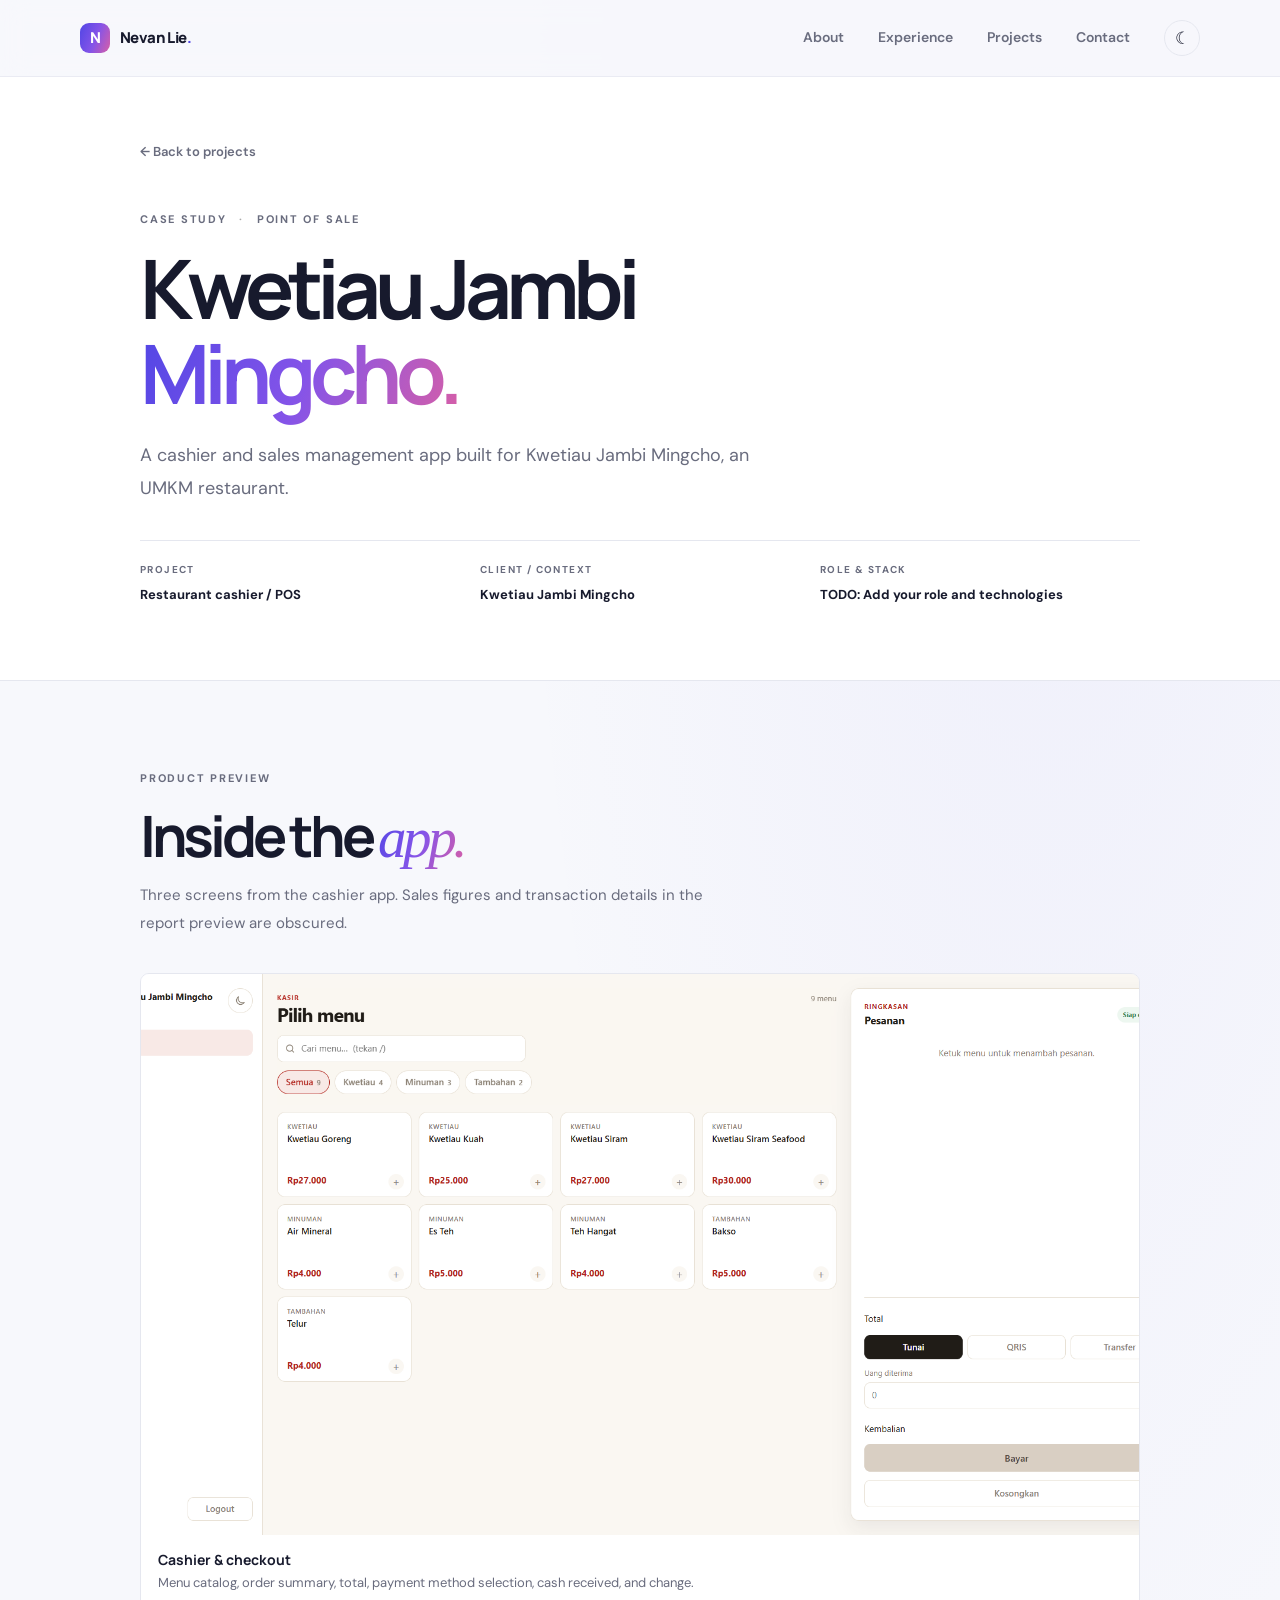
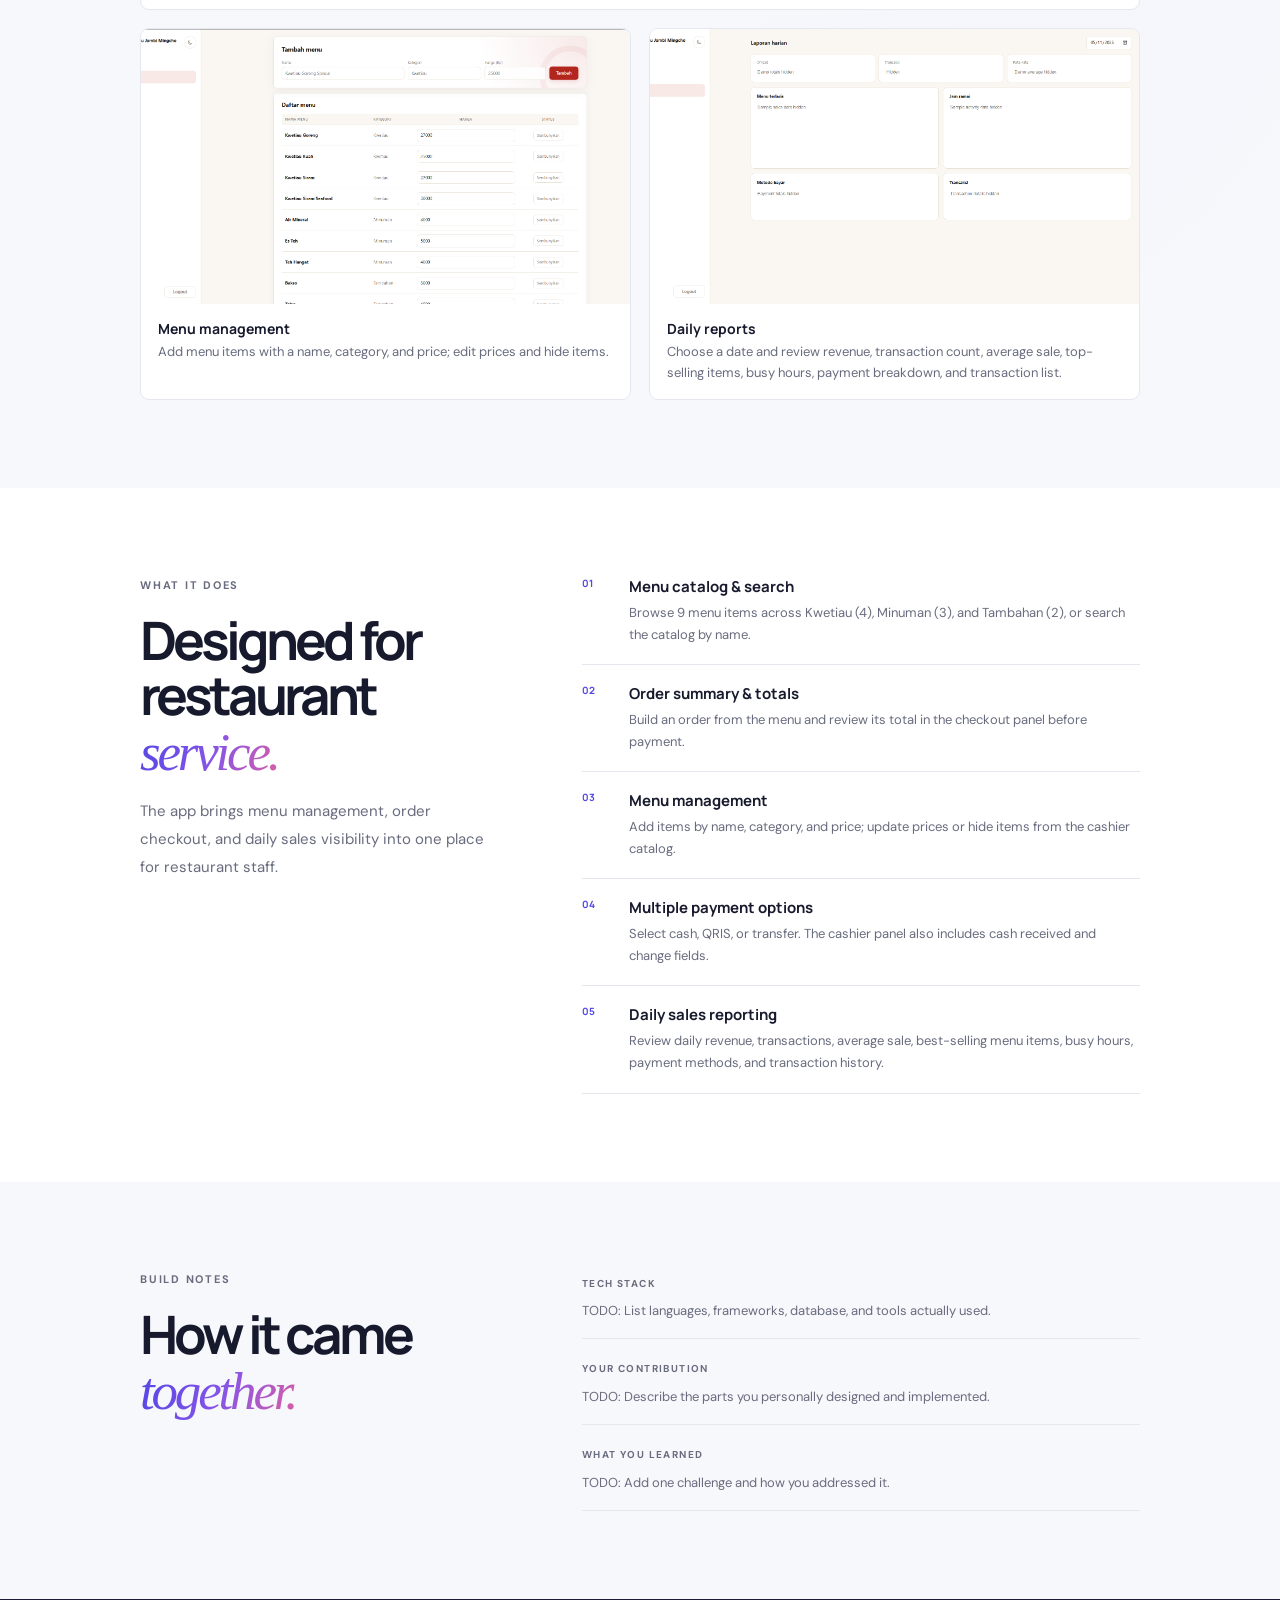
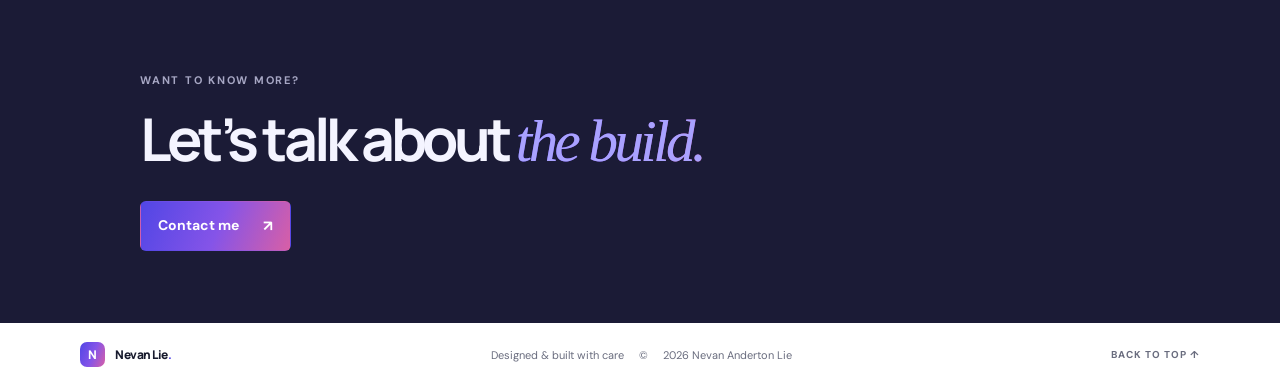
==== projects/kasir-mingcho.html @ 04f493ee "Enhance portfolio and add Mingcho case study" ====
<!doctype html>
<html lang="en">
<head>
  <meta charset="utf-8">
  <meta name="viewport" content="width=device-width, initial-scale=1">
  <meta name="description" content="A case study of the Kwetiau Jambi Mingcho UMKM restaurant cashier system by Nevan Anderton Lie.">
  <meta name="theme-color" content="#f7f8fc">
  <meta property="og:type" content="article">
  <meta property="og:title" content="Kwetiau Jambi Mingcho POS — Nevan Anderton Lie">
  <meta property="og:description" content="A restaurant cashier system project for Kwetiau Jambi Mingcho.">
  <title>Kwetiau Jambi Mingcho POS — Nevan Anderton Lie</title>
  <link rel="icon" href="../assets/favicon.svg" type="image/svg+xml">
  <link rel="preconnect" href="https://fonts.googleapis.com">
  <link rel="preconnect" href="https://fonts.gstatic.com" crossorigin>
  <link href="https://fonts.googleapis.com/css2?family=DM+Sans:wght@400;500;600;700&family=Manrope:wght@400;500;600;700;800&display=swap" rel="stylesheet">
  <link rel="stylesheet" href="../css/style.css?v=gradient-3">
  <link rel="stylesheet" href="../css/project.css?v=gradient-3">
  <script src="../js/script.js?v=gradient-3" defer></script>
</head>
<body>
  <a class="skip-link" href="#main">Skip to content</a>
  <header class="site-header"><nav class="nav wrap" aria-label="Main navigation">
    <a class="brand" href="../index.html#home" aria-label="Nevan Anderton Lie home"><span class="brand-mark">N</span><span>Nevan Lie<span class="brand-dot">.</span></span></a>
    <button class="menu-toggle" type="button" aria-expanded="false" aria-controls="nav-links" aria-label="Open navigation menu"><span></span><span></span></button>
    <div class="nav-links" id="nav-links"><a href="../index.html#about">About</a><a href="../index.html#experience">Experience</a><a href="../index.html#projects">Projects</a><a href="../index.html#contact">Contact</a><button class="theme-toggle" type="button" aria-label="Switch to dark mode" title="Toggle color theme"><span class="theme-icon" aria-hidden="true">&#9789;</span></button></div>
  </nav></header>
  <main id="main">
    <section class="case-hero"><div class="wrap case-wrap"><a class="back-link" href="../index.html#projects">&larr; Back to projects</a><p class="eyebrow">CASE STUDY <span class="eyebrow-divider">&middot;</span> POINT OF SALE</p><h1>Kwetiau Jambi<br><span class="accent">Mingcho.</span></h1><p class="case-lead">A cashier and sales management app built for Kwetiau Jambi Mingcho, an UMKM restaurant.</p><div class="case-facts"><div><span>PROJECT</span><strong>Restaurant cashier / POS</strong></div><div><span>CLIENT / CONTEXT</span><strong>Kwetiau Jambi Mingcho</strong></div><div><span>ROLE &amp; STACK</span><strong>TODO: Add your role and technologies</strong></div></div></div></section>
    <section class="case-section"><div class="wrap case-wrap"><div class="case-section-heading"><p class="eyebrow">PRODUCT PREVIEW</p><h2>Inside the <span class="serif">app.</span></h2><p>Three screens from the cashier app. Sales figures and transaction details in the report preview are obscured.</p></div>
      <div class="screenshot-grid">
        <figure class="screenshot-card screenshot-wide"><img class="product-shot" src="../assets/projects/mingcho-cashier.png" alt="Cashier screen with a searchable catalog of nine menu items, order summary, and payment controls" loading="lazy"><figcaption><strong>Cashier &amp; checkout</strong><span>Menu catalog, order summary, total, payment method selection, cash received, and change.</span></figcaption></figure>
        <figure class="screenshot-card"><img class="product-shot" src="../assets/projects/mingcho-menu.png" alt="Menu management screen with a form to add menu items and a list with editable prices and visibility controls" loading="lazy"><figcaption><strong>Menu management</strong><span>Add menu items with a name, category, and price; edit prices and hide items.</span></figcaption></figure>
        <figure class="screenshot-card"><img class="product-shot" src="../assets/projects/mingcho-reports.png" alt="Daily reports screen with sample revenue and transaction values obscured" loading="lazy"><figcaption><strong>Daily reports</strong><span>Choose a date and review revenue, transaction count, average sale, top-selling items, busy hours, payment breakdown, and transaction list.</span></figcaption></figure>
      </div>
    </div></section>
    <section class="case-section case-tinted"><div class="wrap case-wrap detail-grid"><div><p class="eyebrow">WHAT IT DOES</p><h2>Designed for<br>restaurant <span class="serif">service.</span></h2><p class="case-copy">The app brings menu management, order checkout, and daily sales visibility into one place for restaurant staff.</p></div><div class="feature-list">
      <article><span>01</span><div><h3>Menu catalog &amp; search</h3><p>Browse 9 menu items across Kwetiau (4), Minuman (3), and Tambahan (2), or search the catalog by name.</p></div></article>
      <article><span>02</span><div><h3>Order summary &amp; totals</h3><p>Build an order from the menu and review its total in the checkout panel before payment.</p></div></article>
      <article><span>03</span><div><h3>Menu management</h3><p>Add items by name, category, and price; update prices or hide items from the cashier catalog.</p></div></article>
      <article><span>04</span><div><h3>Multiple payment options</h3><p>Select cash, QRIS, or transfer. The cashier panel also includes cash received and change fields.</p></div></article>
      <article><span>05</span><div><h3>Daily sales reporting</h3><p>Review daily revenue, transactions, average sale, best-selling menu items, busy hours, payment methods, and transaction history.</p></div></article>
    </div></div></section>
    <section class="case-section"><div class="wrap case-wrap detail-grid"><div><p class="eyebrow">BUILD NOTES</p><h2>How it came <span class="serif">together.</span></h2></div><div class="build-notes"><div><span>TECH STACK</span><p>TODO: List languages, frameworks, database, and tools actually used.</p></div><div><span>YOUR CONTRIBUTION</span><p>TODO: Describe the parts you personally designed and implemented.</p></div><div><span>WHAT YOU LEARNED</span><p>TODO: Add one challenge and how you addressed it.</p></div></div></div></section>
    <section class="case-cta"><div class="wrap case-wrap"><p class="eyebrow">WANT TO KNOW MORE?</p><h2>Let&#8217;s talk about <span class="serif">the build.</span></h2><a class="button button-primary" href="mailto:nevanderton@gmail.com">Contact me <span aria-hidden="true">&#8599;</span></a></div></section>
  </main>
  <footer class="footer"><div class="wrap"><a class="brand" href="../index.html#home"><span class="brand-mark">N</span><span>Nevan Lie<span class="brand-dot">.</span></span></a><p>Designed &amp; built with care <span>&copy; <span id="year">2026</span> Nevan Anderton Lie</span></p><a class="back-top" href="#main">BACK TO TOP &uarr;</a></div></footer>
</body>
</html>
---- css/style.css ----
:root{color-scheme:light;--bg:#f7f8fc;--surface:#fff;--ink:#171a2d;--muted:#696c7e;--line:#e5e7ef;--accent:#5146e5;--accent-dark:#3e35c5;--soft:#efefff;--serif:Georgia,'Times New Roman',serif;--sans:'DM Sans',sans-serif;--display:'Manrope','DM Sans',sans-serif;--shadow:0 22px 70px rgba(34,35,74,.10)}
*{box-sizing:border-box}html{scroll-behavior:smooth;scroll-padding-top:88px}body{margin:0;background:var(--bg);color:var(--ink);font-family:var(--sans);font-size:15px;line-height:1.65;-webkit-font-smoothing:antialiased}body.dark{color-scheme:dark;--bg:#11121d;--surface:#191a28;--ink:#f2f2fb;--muted:#a2a4b7;--line:#2d2e40;--accent:#9a91ff;--accent-dark:#b3acff;--soft:#24233c;--shadow:0 22px 70px rgba(0,0,0,.28)}a{color:inherit;text-decoration:none}button{font:inherit}.wrap{width:min(1120px,calc(100% - 64px));margin-inline:auto}.skip-link{position:absolute;z-index:20;top:-60px;left:18px;background:var(--ink);color:var(--bg);padding:10px 16px}.skip-link:focus{top:12px}.site-header{position:sticky;z-index:10;top:0;background:color-mix(in srgb,var(--bg) 88%,transparent);backdrop-filter:blur(14px);border-bottom:1px solid color-mix(in srgb,var(--line) 70%,transparent)}.nav{height:76px;display:flex;align-items:center;justify-content:space-between}.brand{display:inline-flex;align-items:center;gap:10px;font-family:var(--display);font-size:15px;font-weight:800;letter-spacing:-.04em}.brand-mark{display:grid;place-items:center;width:30px;height:30px;border-radius:9px;background:var(--accent);color:white;font-size:15px}.brand-dot{color:var(--accent)}.nav-links{display:flex;align-items:center;gap:34px}.nav-links>a{font-size:12px;font-weight:600;color:var(--muted);transition:color .2s}.nav-links>a:hover,.nav-links>a:focus-visible{color:var(--accent)}.theme-toggle,.menu-toggle{border:0;background:transparent;color:var(--ink);cursor:pointer}.theme-toggle{width:36px;height:36px;border:1px solid var(--line);border-radius:50%;font-size:17px}.theme-toggle:hover{background:var(--soft)}.menu-toggle{display:none}.hero{min-height:650px;position:relative;display:grid;grid-template-columns:1.08fr .92fr;align-items:center;padding-top:70px;padding-bottom:105px}.hero-copy{position:relative;z-index:1;padding-bottom:20px}.eyebrow{margin:0 0 19px;color:var(--muted);font-size:10px;font-weight:700;letter-spacing:.16em}.status-dot{display:inline-block;width:7px;height:7px;margin-right:7px;border-radius:50%;background:#49b987;box-shadow:0 0 0 4px rgba(73,185,135,.12);vertical-align:1px}.eyebrow-divider{margin:0 8px;color:#aaa}.hero h1,.section h2,.contact-section h2{margin:0;font-family:var(--display);font-weight:700;letter-spacing:-.075em;line-height:1.08}.hero h1{font-size:clamp(48px,6.5vw,78px)}.accent{color:var(--accent)}.hero-intro{max-width:490px;margin:26px 0 28px;color:var(--muted);font-size:16px;line-height:1.8}.hero-intro strong{color:var(--ink);font-weight:700}.hero-actions{display:flex;gap:12px}.button{display:inline-flex;align-items:center;gap:24px;padding:12px 17px;border:1px solid var(--line);border-radius:6px;font-size:12px;font-weight:700;transition:transform .2s,background .2s}.button:hover{transform:translateY(-2px)}.button-primary{background:var(--accent);border-color:var(--accent);color:#fff}.button-primary:hover{background:var(--accent-dark)}.button-secondary{background:var(--surface)}.button span{font-size:15px}.hero-meta{display:flex;align-items:center;gap:12px;margin-top:43px;color:var(--muted);font-size:10px}.meta-line{width:24px;height:1px;background:var(--line)}.hero-art{height:450px;position:relative;display:grid;place-items:center}.art-orbit{position:absolute;border:1px solid color-mix(in srgb,var(--accent) 16%,transparent);border-radius:50%;transform:rotate(-25deg)}.orbit-one{width:410px;height:330px}.orbit-two{width:335px;height:435px;transform:rotate(38deg)}.portrait-card{position:relative;z-index:1;width:245px;height:305px;border:8px solid var(--surface);border-radius:124px 124px 18px 18px;background:linear-gradient(145deg,#d9d9ff,#b8b6ef 50%,#817bea);box-shadow:var(--shadow);display:flex;flex-direction:column;justify-content:center;align-items:center;overflow:hidden}.portrait-card:before,.portrait-card:after{content:"";position:absolute;border-radius:50%;background:rgba(255,255,255,.18)}.portrait-card:before{width:240px;height:240px;top:-90px;right:-110px}.portrait-card:after{width:160px;height:160px;bottom:-84px;left:-70px}.portrait-initials{font:800 90px var(--display);letter-spacing:-.1em;color:rgba(255,255,255,.83)}.portrait-card>span{font-size:8px;letter-spacing:.18em;color:white;font-weight:700}.float-chip{position:absolute;z-index:2;display:flex;align-items:center;gap:9px;padding:11px 14px;background:var(--surface);border:1px solid var(--line);border-radius:7px;box-shadow:0 12px 30px rgba(33,34,75,.08);font-size:10px;font-weight:700}.chip-code{top:100px;left:1px}.chip-stack{bottom:97px;right:0}.chip-icon{font-size:13px;color:var(--accent)}.chip-spark{color:#e7a545;font-size:17px}.art-caption{position:absolute;right:6px;bottom:35px;color:var(--muted);font-size:8px;letter-spacing:.14em}.scroll-cue{position:absolute;bottom:34px;left:0;display:flex;align-items:center;gap:12px;color:var(--muted);font-size:8px;font-weight:700;letter-spacing:.16em}.scroll-line{display:block;height:35px;width:1px;background:var(--accent)}.section{padding:112px 0}.about-section{background:var(--surface)}.about-grid,.education-grid{display:grid;grid-template-columns:220px 1fr;gap:45px}.section-label{display:flex;align-items:center;gap:14px;align-self:start;color:var(--muted);font-size:9px;font-weight:700;letter-spacing:.16em}.label-rule{height:1px;flex:1;background:var(--line)}.about-content{max-width:740px}.section h2{font-size:clamp(39px,5vw,58px)}.serif{font-family:var(--serif);font-weight:400;font-style:italic;letter-spacing:-.06em;color:var(--accent)}.about-content .eyebrow,.section-heading .eyebrow,.education-content .eyebrow{margin-bottom:16px}.body-large{max-width:710px;margin:25px 0 15px;color:var(--ink);font-size:17px;line-height:1.8}.body-copy{max-width:690px;color:var(--muted);font-size:13px;line-height:1.85}.about-facts{display:grid;grid-template-columns:repeat(3,1fr);gap:24px;margin-top:39px;padding-top:23px;border-top:1px solid var(--line)}.about-facts>div{display:flex;flex-direction:column;gap:5px}.fact-label{color:var(--muted);font-size:8px;font-weight:700;letter-spacing:.14em}.about-facts strong{font-size:11px}.about-facts .status-dot{margin-right:7px}.skills-section{padding-top:112px;padding-bottom:120px}.section-heading{display:flex;justify-content:space-between;align-items:end;gap:35px;margin-bottom:47px}.section-heading>p{max-width:260px;margin:0 0 5px;color:var(--muted);font-size:12px}.skills-grid{display:grid;grid-template-columns:repeat(4,1fr);gap:22px}.skill-group{min-height:190px;padding:23px 20px;border:1px solid var(--line);border-radius:8px;background:var(--surface)}.skill-number{color:var(--accent);font:700 10px var(--display)}.skill-group h3{margin:11px 0 15px;font:700 16px var(--display);letter-spacing:-.04em}.tags,.project-tags{display:flex;flex-wrap:wrap;gap:7px}.tags span{padding:5px 8px;border:1px solid var(--line);border-radius:4px;color:var(--muted);font-size:9px}.experience-section{background:var(--surface)}.exp-heading{margin-top:47px;margin-bottom:54px}.timeline{margin-left:220px}.timeline-item{display:grid;grid-template-columns:120px 24px 1fr;gap:20px;position:relative;padding-bottom:49px}.timeline-item:last-child{padding-bottom:0}.timeline-item:not(:last-child):after{content:"";position:absolute;top:14px;bottom:-3px;left:152px;width:1px;background:var(--line)}.timeline-date{padding-top:5px;color:var(--muted);font-size:9px;font-weight:700;letter-spacing:.08em}.timeline-marker{position:relative;z-index:1;width:9px;height:9px;margin-top:8px;border:2px solid var(--accent);border-radius:50%;background:var(--surface)}.role-top{display:flex;justify-content:space-between;gap:12px}.timeline-content h3{margin:0;font:700 19px var(--display);letter-spacing:-.04em}.company{margin:4px 0 15px;color:var(--muted);font-size:10px}.company span,.education-row p span{padding:0 5px;color:var(--accent)}.role-type{height:max-content;padding:5px 8px;border-radius:3px;background:var(--soft);color:var(--accent);font-size:8px;font-weight:700;letter-spacing:.08em}.timeline-content ul{margin:0;padding-left:16px;color:var(--muted);font-size:11px;line-height:1.85}.timeline-content li{padding-left:4px;margin-bottom:4px}.timeline-content li::marker{color:var(--accent)}.timeline-content strong{color:var(--ink)}.projects-section{background:var(--bg)}.project-grid{display:grid;grid-template-columns:1fr 1fr;gap:22px}.project-card{overflow:hidden;border:1px solid var(--line);border-radius:9px;background:var(--surface);transition:transform .25s,box-shadow .25s}.project-card:hover{transform:translateY(-4px);box-shadow:var(--shadow)}.project-visual{height:228px;position:relative;display:grid;place-items:center;overflow:hidden}.visual-index{position:absolute;top:16px;left:18px;font:700 9px var(--display);color:color-mix(in srgb,var(--ink) 55%,transparent)}.visual-dashboard{background:#ececff}.dark .visual-dashboard{background:#27263d}.mock-window{width:77%;height:155px;background:#fff;border:1px solid #dedff0;border-radius:7px;box-shadow:0 15px 40px rgba(41,40,98,.13);overflow:hidden}.mock-top{height:24px;border-bottom:1px solid #eeeef4;display:flex;align-items:center;gap:4px;padding:0 9px;color:#a4a5b4;font-size:7px}.mock-top i{width:5px;height:5px;border-radius:50%;background:#d5d5e1}.mock-top span{margin-left:9px}.mock-body{display:flex;height:calc(100% - 24px)}.mock-side{width:23px;background:#f6f6fb;border-right:1px solid #eeeef4}.mock-main{flex:1;padding:14px}.mock-title{width:45px;height:5px;background:#272743;border-radius:4px}.mock-stats{display:flex;gap:7px;margin-top:10px}.mock-stats i{height:24px;flex:1;border:1px solid #ececf2;border-radius:3px}.mock-chart{height:52px;display:flex;align-items:end;gap:7px;margin-top:8px;border-bottom:1px solid #ececf2}.mock-chart b{flex:1;height:35%;background:#cac7ff;border-radius:3px 3px 0 0}.mock-chart b:nth-child(2){height:63%}.mock-chart b:nth-child(3){height:48%}.mock-chart b:nth-child(4){height:79%;background:#766bf0}.mock-chart b:nth-child(5){height:58%}.mock-chart b:nth-child(6){height:92%;background:#766bf0}.mock-chart b:nth-child(7){height:68%}.visual-shop{background:#fbf0e7}.dark .visual-shop{background:#34271f}.shop-card{width:153px;height:176px;padding:10px;background:#fff;border-radius:5px;box-shadow:0 15px 35px rgba(77,51,26,.15);transform:rotate(3deg)}.shop-image{height:113px;background:linear-gradient(140deg,#d8a87b,#f1d7bd 52%,#9c6b4d);display:grid;place-items:center;color:white;text-align:center;font:800 11px var(--display);letter-spacing:.1em}.shop-lines{display:grid;gap:5px;margin-top:8px}.shop-lines i{height:4px;width:78%;background:#d8d8de;border-radius:3px}.shop-lines i:last-child{width:50%}.shop-price{position:absolute;right:13px;bottom:12px;width:24px;height:5px;background:#5a5149;border-radius:3px}.visual-notes{background:#f1eefb}.dark .visual-notes{background:#29253a}.note-sheet{position:relative;width:180px;height:145px;padding:20px;background:#fff;border-radius:4px;box-shadow:0 12px 28px rgba(53,43,93,.12);transform:rotate(-4deg)}.note-label{font-size:7px;letter-spacing:.12em;color:#8b83b4;font-weight:700}.note-line{display:block;width:78%;height:5px;margin-top:13px;background:#e8e5f1;border-radius:4px}.note-line.long{width:94%;margin-top:19px}.note-line.short{width:60%;margin-top:8px}.note-mark{position:absolute;right:18px;bottom:13px;color:#8f83dc;font-size:24px}.visual-map{background:#eaf2ef}.dark .visual-map{background:#202f2d}.map-grid{position:relative;width:74%;height:165px;background-image:linear-gradient(31deg,transparent 48%,rgba(105,159,139,.25) 49%,rgba(105,159,139,.25) 51%,transparent 52%),linear-gradient(104deg,transparent 43%,rgba(105,159,139,.22) 44%,rgba(105,159,139,.22) 46%,transparent 47%);background-size:54px 49px;border:1px solid rgba(105,159,139,.2);border-radius:50% 45% 42% 35%;transform:rotate(-9deg)}.map-route{position:absolute;left:22%;top:57%;width:55%;height:2px;background:#6c7fe0;transform:rotate(-21deg);box-shadow:0 0 0 4px rgba(108,127,224,.12)}.map-pin{position:absolute;width:10px;height:10px;background:#ef8b6b;border:2px solid white;border-radius:50%;box-shadow:0 2px 7px #889}.pin-a{left:20%;top:55%}.pin-b{left:49%;top:43%;background:#6c7fe0}.pin-c{right:20%;top:33%;background:#58a88a}.project-info{padding:21px 22px 18px}.project-type{margin:0 0 6px;color:var(--accent);font-size:8px;font-weight:700;letter-spacing:.13em}.project-info h3{margin:0;font:700 19px var(--display);letter-spacing:-.045em}.project-info>div:first-child>p:last-child{max-width:390px;margin:8px 0 19px;color:var(--muted);font-size:11px}.project-bottom{display:flex;justify-content:space-between;align-items:center;gap:10px;padding-top:13px;border-top:1px solid var(--line)}.project-tags span{padding:4px 7px;border-radius:3px;background:var(--bg);color:var(--muted);font-size:8px}.project-links{display:flex;gap:13px;white-space:nowrap}.project-links a{font-size:9px;font-weight:700;color:var(--ink)}.project-links a:hover{color:var(--accent)}.education-section{background:var(--surface)}.education-content h2{margin-bottom:35px}.education-row{display:flex;align-items:center;gap:15px;padding:17px 0;border-top:1px solid var(--line)}.edu-icon{display:grid;place-items:center;width:35px;height:35px;border-radius:7px;background:var(--soft);color:var(--accent)}.education-row h3{margin:0;font:700 13px var(--display)}.education-row p{margin:4px 0 0;color:var(--muted);font-size:9px}.edu-note{margin-left:auto;color:var(--muted);font-size:8px}.contact-section{padding:100px 0 35px;background:#1b1b36;color:#f4f4ff}.contact-wrap{max-width:900px}.contact-top{text-align:center;padding:8px 0 73px}.contact-top .eyebrow{color:#a7a7c4}.contact-section h2{font-size:clamp(54px,8vw,91px)}.contact-section .serif{color:#a9a2ff}.contact-top>p:not(.eyebrow){margin:20px 0 26px;color:#b3b3c9;font-size:13px}.contact-email{display:inline-flex;align-items:center;gap:15px;padding-bottom:5px;border-bottom:1px solid #7773b5;color:white;font:600 16px var(--display)}.contact-email span{color:#aaa3ff}.contact-bottom{display:flex;justify-content:space-between;align-items:center;padding:22px 0 0;border-top:1px solid rgba(255,255,255,.15);color:#a7a7c4;font-size:8px;font-weight:700;letter-spacing:.12em}.social-links{display:flex;gap:18px}.social-links a{display:flex;align-items:center;gap:7px;color:#b8b7d2;font-size:13px}.social-links a>span{font-size:9px;font-weight:500;letter-spacing:0}.social-links a:hover{color:white}.footer{padding:19px 0;background:var(--surface)}.footer>.wrap{display:flex;align-items:center;justify-content:space-between}.footer .brand{font-size:12px}.footer .brand-mark{width:25px;height:25px;border-radius:7px;font-size:12px}.footer p{margin:0;color:var(--muted);font-size:9px}.footer p span{margin-left:12px}.back-top{color:var(--muted);font-size:8px;font-weight:700;letter-spacing:.1em}.back-top:hover{color:var(--accent)}.reveal{opacity:0;transform:translateY(16px);transition:opacity .7s ease,transform .7s ease}.reveal.visible{opacity:1;transform:translateY(0)}:focus-visible{outline:3px solid #8e87ff;outline-offset:4px;border-radius:3px}
@media(max-width:850px){.wrap{width:min(100% - 44px,700px)}.hero{min-height:600px;grid-template-columns:1.1fr .9fr}.hero-art{transform:scale(.86);transform-origin:center}.hero h1{font-size:58px}.section{padding:85px 0}.about-grid,.education-grid{grid-template-columns:150px 1fr;gap:28px}.skills-grid{grid-template-columns:1fr 1fr}.timeline{margin-left:150px}.timeline-item{grid-template-columns:95px 20px 1fr;gap:13px}.timeline-item:not(:last-child):after{left:120px}.project-visual{height:200px}}
@media(max-width:620px){html{scroll-padding-top:70px}.wrap{width:calc(100% - 40px)}.nav{height:66px}.menu-toggle{display:flex;flex-direction:column;gap:5px;padding:8px}.menu-toggle span{width:20px;height:1.5px;background:var(--ink);transition:transform .2s}.menu-toggle[aria-expanded=true] span:first-child{transform:translateY(3.25px) rotate(45deg)}.menu-toggle[aria-expanded=true] span:last-child{transform:translateY(-3.25px) rotate(-45deg)}.nav-links{position:absolute;top:65px;left:0;right:0;display:none;align-items:stretch;gap:0;padding:10px 20px 19px;border-bottom:1px solid var(--line);background:var(--bg)}.nav-links.open{display:flex;flex-direction:column}.nav-links>a{padding:12px 0;border-bottom:1px solid var(--line)}.theme-toggle{margin-top:12px;align-self:start}.hero{display:flex;flex-direction:column;align-items:stretch;min-height:unset;padding-top:75px;padding-bottom:88px}.hero-copy{padding:0}.hero h1{font-size:clamp(49px,13vw,69px)}.hero-intro{font-size:14px}.hero-meta{font-size:8px;gap:8px;margin-top:30px}.hero-art{height:370px;margin-top:18px;transform:scale(.82);transform-origin:center}.orbit-one{width:360px;height:280px}.orbit-two{height:355px}.portrait-card{width:215px;height:270px}.chip-code{left:-3px;top:67px}.chip-stack{right:-6px;bottom:67px}.art-caption{right:2px;bottom:14px}.scroll-cue{bottom:20px}.section{padding:73px 0}.about-grid,.education-grid{display:block}.section-label{margin-bottom:34px}.section-label .label-rule{max-width:70px}.section h2{font-size:43px}.body-large{font-size:15px}.body-copy{font-size:12px}.about-facts{grid-template-columns:1fr 1fr;row-gap:18px}.about-facts>div:last-child{grid-column:1/-1}.section-heading{display:block;margin-bottom:31px}.section-heading>p{margin-top:14px}.skills-grid{gap:11px}.skill-group{min-height:175px;padding:17px 13px}.skill-group h3{font-size:14px}.tags{gap:5px}.tags span{font-size:8px;padding:4px 6px}.exp-heading{margin-top:30px;margin-bottom:36px}.timeline{margin-left:0}.timeline-item{grid-template-columns:76px 15px 1fr;gap:8px;padding-bottom:38px}.timeline-date{font-size:8px}.timeline-item:not(:last-child):after{left:82px}.timeline-content h3{font-size:15px}.company{font-size:8px}.role-type{font-size:6px;padding:4px}.timeline-content ul{font-size:10px;padding-left:13px}.project-grid{grid-template-columns:1fr;gap:15px}.project-visual{height:220px}.project-info{padding:18px}.project-bottom{align-items:flex-start;flex-direction:column}.project-links{align-self:flex-end}.education-content h2{margin-bottom:23px}.education-row{gap:10px}.education-row h3{font-size:11px}.edu-note{font-size:7px}.contact-section{padding-top:77px}.contact-top{padding-bottom:54px}.contact-section h2{font-size:clamp(52px,13vw,72px)}.contact-top>p:not(.eyebrow){font-size:11px}.contact-email{font-size:14px}.contact-bottom{align-items:flex-start;gap:20px;flex-direction:column}.social-links{gap:19px}.footer>.wrap{flex-wrap:wrap;gap:15px}.footer p{order:3;width:100%}.footer p span{float:right;margin:0}}
@media(prefers-reduced-motion:reduce){*,*::before,*::after{scroll-behavior:auto!important;transition:none!important;animation:none!important}.reveal{opacity:1;transform:none}}

/* Richer motion, pointer feedback, and more readable secondary type */
:root{--ease-out:cubic-bezier(.22,1,.36,1);--shadow-hover:0 24px 60px rgba(34,35,74,.16)}
body{background-image:radial-gradient(ellipse at 82% 7%,color-mix(in srgb,var(--accent) 5%,transparent),transparent 34rem)}
::selection{background:color-mix(in srgb,var(--accent) 24%,transparent)}
.eyebrow{font-size:11px}
.section-label{font-size:10px}
.hero-meta{font-size:12px}
.art-caption{font-size:10px}
.scroll-cue{font-size:10px}
.fact-label{font-size:10px}
.about-facts strong{font-size:13px}
.section-heading>p{font-size:14px}
.skill-number{font-size:11px}
.tags span{font-size:11px;padding:6px 9px}
.timeline-date{font-size:10px}
.company{font-size:12px}
.role-type{font-size:9px}
.timeline-content ul{font-size:13px}
.project-type{font-size:10px}
.project-info>div:first-child>p:last-child{font-size:13px;line-height:1.65}
.project-tags span{font-size:10px}
.project-links a{font-size:11px}
.education-row h3{font-size:15px}
.education-row p{font-size:11px}
.edu-note{font-size:10px}
.contact-top>p:not(.eyebrow){font-size:15px}
.contact-bottom{font-size:10px}
.social-links a>span{font-size:11px}
.footer p{font-size:11px}
.back-top{font-size:10px}
.nav-links>a{font-size:14px}
.button{font-size:14px;transition:transform .35s var(--ease-out),box-shadow .35s var(--ease-out),background .25s,border-color .25s}
.button:hover{transform:translateY(-3px);box-shadow:0 12px 25px color-mix(in srgb,var(--accent) 20%,transparent)}
.theme-toggle,.brand-mark,.float-chip,.skill-group,.education-row,.social-links a{transition:transform .35s var(--ease-out),box-shadow .35s var(--ease-out),background-color .25s,color .25s,border-color .25s}
.brand:hover .brand-mark{transform:rotate(-8deg) scale(1.08)}
.theme-toggle:hover{transform:rotate(-12deg) scale(1.07)}
.float-chip{animation:chip-float 5s ease-in-out infinite}
.chip-stack{animation-delay:-2.4s}
.art-orbit{animation:orbit-drift 24s linear infinite}
.orbit-two{animation-direction:reverse;animation-duration:30s}
.portrait-card{transition:transform .6s var(--ease-out),box-shadow .6s var(--ease-out)}
.hero-art:hover .portrait-card{transform:translateY(-5px) rotate(1.5deg);box-shadow:0 28px 80px rgba(34,35,74,.18)}
.skill-group:hover{transform:translateY(-5px);border-color:color-mix(in srgb,var(--accent) 36%,var(--line));box-shadow:0 14px 34px color-mix(in srgb,var(--accent) 8%,transparent)}
.project-card{position:relative;isolation:isolate;transform-style:preserve-3d;transition:transform .35s var(--ease-out),box-shadow .35s var(--ease-out),border-color .25s}
.project-card::after{position:absolute;z-index:-1;inset:0;content:"";pointer-events:none;opacity:0;background:radial-gradient(360px circle at var(--pointer-x,50%) var(--pointer-y,50%),color-mix(in srgb,var(--accent) 13%,transparent),transparent 70%);transition:opacity .3s}
.project-card:hover{transform:perspective(900px) rotateX(var(--tilt-y,0deg)) rotateY(var(--tilt-x,0deg)) translateY(-5px);box-shadow:var(--shadow-hover);border-color:color-mix(in srgb,var(--accent) 32%,var(--line))}
.project-card:hover::after{opacity:1}
.project-visual img,.product-shot{transition:transform .7s var(--ease-out),filter .4s}
.project-card:hover .project-visual img,.screenshot-card:hover .product-shot{transform:scale(1.025)}
.project-info h3 a{transition:color .2s}
.project-info h3 a:hover{color:var(--accent)}
.project-links a{transition:color .2s,transform .2s}
.project-links a:hover{transform:translateY(-2px)}
.social-links a:hover{transform:translateY(-2px)}
.contact-section{position:relative;overflow:hidden}
.contact-section::before{content:"";position:absolute;width:420px;height:420px;top:-260px;left:calc(50% - 210px);border-radius:50%;background:radial-gradient(circle,color-mix(in srgb,#938cff 25%,transparent),transparent 70%);pointer-events:none}
.contact-top,.contact-bottom{position:relative}
.reveal{transition:opacity .8s var(--ease-out),transform .8s var(--ease-out)}
.reveal.visible{animation:reveal-settle .75s var(--ease-out) both}
@keyframes chip-float{0%,100%{translate:0 0}50%{translate:0 -7px}}
@keyframes orbit-drift{from{rotate:0deg}to{rotate:360deg}}
@keyframes reveal-settle{from{filter:blur(3px)}to{filter:blur(0)}}
@media(max-width:850px){.timeline-content ul{font-size:12px}.project-info>div:first-child>p:last-child{font-size:12px}}
@media(max-width:620px){.hero-meta{font-size:11px}.art-caption,.scroll-cue{font-size:9px}.section-label{font-size:10px}.about-facts strong{font-size:12px}.section-heading>p{font-size:13px}.tags span{font-size:10px}.timeline-date{font-size:9px}.timeline-content ul{font-size:12px}.company{font-size:11px}.project-info>div:first-child>p:last-child{font-size:12px}.project-tags span{font-size:10px}.project-links a{font-size:11px}.education-row h3{font-size:13px}.education-row p{font-size:10px}.edu-note{font-size:9px}.contact-top>p:not(.eyebrow){font-size:13px}.footer p{font-size:10px}}
@media(hover:none){.project-card:hover{transform:none}.project-card::after{display:none}}
@media(prefers-reduced-motion:reduce){.float-chip,.art-orbit,.reveal.visible{animation:none!important}.project-card,.button,.skill-group,.portrait-card{transition:none!important}.project-card:hover,.button:hover,.skill-group:hover,.hero-art:hover .portrait-card{transform:none!important}.project-card::after{display:none}}
.project-thumbnail{display:block;height:228px;background:#f5f0e8}
.project-thumbnail>img{display:block;width:100%;height:100%;object-fit:cover;object-position:center 48%;transition:transform .8s var(--ease-out),filter .5s}
.project-thumbnail::after{position:absolute;inset:35% 0 0;content:"";pointer-events:none;background:linear-gradient(transparent,rgba(20,19,30,.34))}
.project-thumbnail .visual-index{z-index:1;padding:6px 9px;border:1px solid rgba(255,255,255,.6);border-radius:4px;background:rgba(255,255,255,.82);color:#24212b}
.thumb-label{position:absolute;z-index:1;left:18px;bottom:16px;display:flex;flex-direction:column;gap:1px;color:#fff;text-shadow:0 1px 8px rgba(0,0,0,.25)}
.thumb-label strong{font:800 13px var(--display);letter-spacing:.08em}
.thumb-label small{font:700 9px var(--sans);letter-spacing:.13em;opacity:.88}
.project-card:hover .project-thumbnail>img{transform:scale(1.035)}
@media(max-width:850px){.project-thumbnail{height:200px}}
@media(max-width:620px){.project-thumbnail{height:220px}}
@media(prefers-reduced-motion:reduce){.project-thumbnail>img{transition:none!important}.project-card:hover .project-thumbnail>img{transform:none!important}}

@property --light-x{syntax:"<percentage>";inherits:false;initial-value:50%}
@property --light-y{syntax:"<percentage>";inherits:false;initial-value:48%}
@property --light-opacity{syntax:"<number>";inherits:false;initial-value:.42}
.hero-light{position:absolute;z-index:0;inset:-10%;pointer-events:none;opacity:var(--light-opacity,.42);background:radial-gradient(ellipse 34% 38% at var(--light-x,50%) var(--light-y,48%),color-mix(in srgb,var(--accent) 26%,transparent) 0%,color-mix(in srgb,var(--accent) 12%,transparent) 38%,transparent 74%),radial-gradient(ellipse 28% 32% at 50% 52%,rgba(161,153,255,.12),transparent 78%);filter:blur(13px);transition:opacity .45s var(--ease-out),--light-x .55s var(--ease-out),--light-y .55s var(--ease-out),--light-opacity .3s ease}
.hero-art.is-lit .art-orbit{border-color:color-mix(in srgb,var(--accent) 25%,transparent)}
.hero-art.is-lit .portrait-card{box-shadow:0 25px 70px rgba(34,35,74,.16),0 0 38px color-mix(in srgb,var(--accent) 16%,transparent)}
@media(max-width:620px){.hero-light{inset:-5%;opacity:.48;filter:blur(18px)}}
@media(prefers-reduced-motion:reduce){.hero-light{transition:none!important}.hero-art.is-lit .portrait-card{box-shadow:var(--shadow)}}
.hero-light{opacity:var(--light-opacity,.58);background:radial-gradient(ellipse 40% 44% at var(--light-x,50%) var(--light-y,48%),rgba(137,124,255,.52) 0%,rgba(117,102,255,.28) 28%,rgba(100,85,228,.12) 53%,transparent 76%),radial-gradient(ellipse 30% 34% at 50% 52%,rgba(182,176,255,.2),transparent 80%);filter:blur(5px)}
.hero-art.is-lit .art-orbit{filter:drop-shadow(0 0 6px rgba(143,132,255,.36))}
.hero-art.is-lit .portrait-card{box-shadow:0 28px 74px rgba(34,35,74,.18),0 0 58px rgba(131,116,255,.34)}
@media(max-width:620px){.hero-light{opacity:.58;filter:blur(12px)}}

/* A restrained indigo-to-violet-to-rose gradient for the home page */
:root{--accent-gradient:linear-gradient(112deg,#5146e5 0%,#8554e8 52%,#d85fa6 100%)}
body.dark{--accent-gradient:linear-gradient(112deg,#a49bff 0%,#c38df4 54%,#ff9bc6 100%)}
.hero{isolation:isolate}
.hero::before{position:absolute;z-index:-1;inset:-5% -8%;content:"";pointer-events:none;background:radial-gradient(ellipse at 79% 33%,rgba(107,91,239,.12),transparent 40%),radial-gradient(ellipse at 58% 82%,rgba(224,105,169,.09),transparent 39%),radial-gradient(ellipse at 20% 8%,rgba(97,161,235,.07),transparent 33%)}
.hero-art{z-index:0}
.accent,.serif{background:var(--accent-gradient);-webkit-background-clip:text;background-clip:text;color:transparent}
.button-primary,.brand-mark{background:var(--accent-gradient);border-color:transparent}
.portrait-card{background:linear-gradient(145deg,#d5d3ff 0%,#aaa0f2 42%,#cf91d2 72%,#f0a5bb 100%)}
.hero-light{background:radial-gradient(ellipse 40% 44% at var(--light-x,50%) var(--light-y,48%),rgba(127,112,255,.52) 0%,rgba(166,104,235,.3) 30%,rgba(238,115,180,.16) 56%,transparent 76%),radial-gradient(ellipse 30% 34% at 50% 52%,rgba(112,175,255,.16),transparent 80%)}
---- css/project.css ----
.case-wrap{max-width:1000px}.case-hero{padding:62px 0 74px;background:var(--surface);border-bottom:1px solid var(--line)}.back-link{display:inline-block;margin-bottom:48px;color:var(--muted);font-size:11px;font-weight:600}.back-link:hover{color:var(--accent)}.case-hero .eyebrow{margin-bottom:17px}.case-hero h1,.case-section h2,.case-cta h2{margin:0;font:700 clamp(48px,8vw,82px)/1.04 var(--display);letter-spacing:-.075em}.case-lead{max-width:630px;margin:23px 0 36px;color:var(--muted);font-size:16px;line-height:1.8}.case-facts{display:grid;grid-template-columns:repeat(3,1fr);gap:20px;padding-top:21px;border-top:1px solid var(--line)}.case-facts div{display:flex;flex-direction:column;gap:6px}.case-facts span,.build-notes span{color:var(--muted);font-size:8px;font-weight:700;letter-spacing:.14em}.case-facts strong{font-size:11px}.case-section{padding:88px 0}.case-section-heading{max-width:590px;margin-bottom:35px}.case-section h2{font-size:clamp(40px,6vw,57px)}.case-section-heading>p:last-child,.case-copy{color:var(--muted);font-size:12px;line-height:1.85}.screenshot-grid{display:grid;grid-template-columns:1fr 1fr;gap:18px}.screenshot-wide{grid-column:1/-1}.screenshot-card{margin:0;overflow:hidden;border:1px solid var(--line);border-radius:9px;background:var(--surface)}.screenshot-placeholder{position:relative;min-height:230px;display:flex;flex-direction:column;align-items:center;justify-content:center;gap:10px;padding:32px;background:linear-gradient(140deg,var(--soft),var(--bg));text-align:center}.screenshot-wide .screenshot-placeholder{min-height:310px}.shot-window{position:absolute;top:14px;left:15px;display:flex;gap:4px}.shot-window i{width:6px;height:6px;border-radius:50%;background:color-mix(in srgb,var(--accent) 38%,var(--line))}.shot-icon{display:grid;place-items:center;width:36px;height:36px;border-radius:50%;background:var(--accent);color:white;font:700 11px var(--display)}.screenshot-placeholder strong{font:700 13px var(--display)}.screenshot-placeholder small{max-width:260px;color:var(--muted);font-size:9px}.screenshot-card figcaption{display:flex;flex-direction:column;gap:4px;padding:15px 17px}.screenshot-card figcaption strong{font:700 12px var(--display)}.screenshot-card figcaption span{color:var(--muted);font-size:10px}.case-tinted{background:var(--surface)}.detail-grid{display:grid;grid-template-columns:.8fr 1.2fr;gap:70px}.detail-grid h2{font-size:clamp(39px,5vw,53px)}.case-copy{max-width:350px;margin-top:18px}.feature-list article{display:grid;grid-template-columns:35px 1fr;gap:12px;padding:18px 0;border-bottom:1px solid var(--line)}.feature-list article:first-child{padding-top:0}.feature-list article>span{color:var(--accent);font:700 10px var(--display)}.feature-list h3{margin:0 0 5px;font:700 13px var(--display)}.feature-list p,.build-notes p{margin:0;color:var(--muted);font-size:10px;line-height:1.7}.build-notes>div{padding:16px 0;border-bottom:1px solid var(--line)}.build-notes>div:first-child{padding-top:0}.build-notes p{margin-top:6px}.case-cta{padding:72px 0;background:#1b1b36;color:#f4f4ff}.case-cta .eyebrow{color:#a7a7c4}.case-cta h2{margin-bottom:28px;font-size:clamp(39px,6vw,59px)}.case-cta .serif{color:#a9a2ff}.dark .screenshot-placeholder{background:linear-gradient(140deg,#28263e,#191a28)}
@media(max-width:620px){.case-hero{padding:39px 0 52px}.back-link{margin-bottom:35px}.case-lead{font-size:13px}.case-facts{grid-template-columns:1fr 1fr}.case-facts div:last-child{grid-column:1/-1}.case-section{padding:65px 0}.screenshot-grid{grid-template-columns:1fr}.screenshot-wide{grid-column:auto}.screenshot-placeholder,.screenshot-wide .screenshot-placeholder{min-height:205px}.detail-grid{grid-template-columns:1fr;gap:28px}.case-cta{padding:58px 0}}

.product-shot{display:block;width:100%;height:auto;aspect-ratio:16/9;object-fit:cover;object-position:top center;background:var(--soft)}
.case-lead{font-size:18px}
.case-section-heading>p:last-child,.case-copy{font-size:15px}
.screenshot-card figcaption strong{font-size:14px}
.screenshot-card figcaption span{font-size:13px;line-height:1.6}
.feature-list h3{font-size:15px}
.feature-list p,.build-notes p{font-size:13px}
.case-facts span,.build-notes span{font-size:10px}
.case-facts strong{font-size:13px}
.screenshot-placeholder strong{font-size:15px}
.screenshot-placeholder small{font-size:12px}
.back-link{font-size:13px}
@media(max-width:620px){.case-lead{font-size:15px}.case-section-heading>p:last-child,.case-copy,.screenshot-card figcaption span{font-size:13px}.feature-list h3{font-size:14px}.feature-list p,.build-notes p{font-size:12px}}
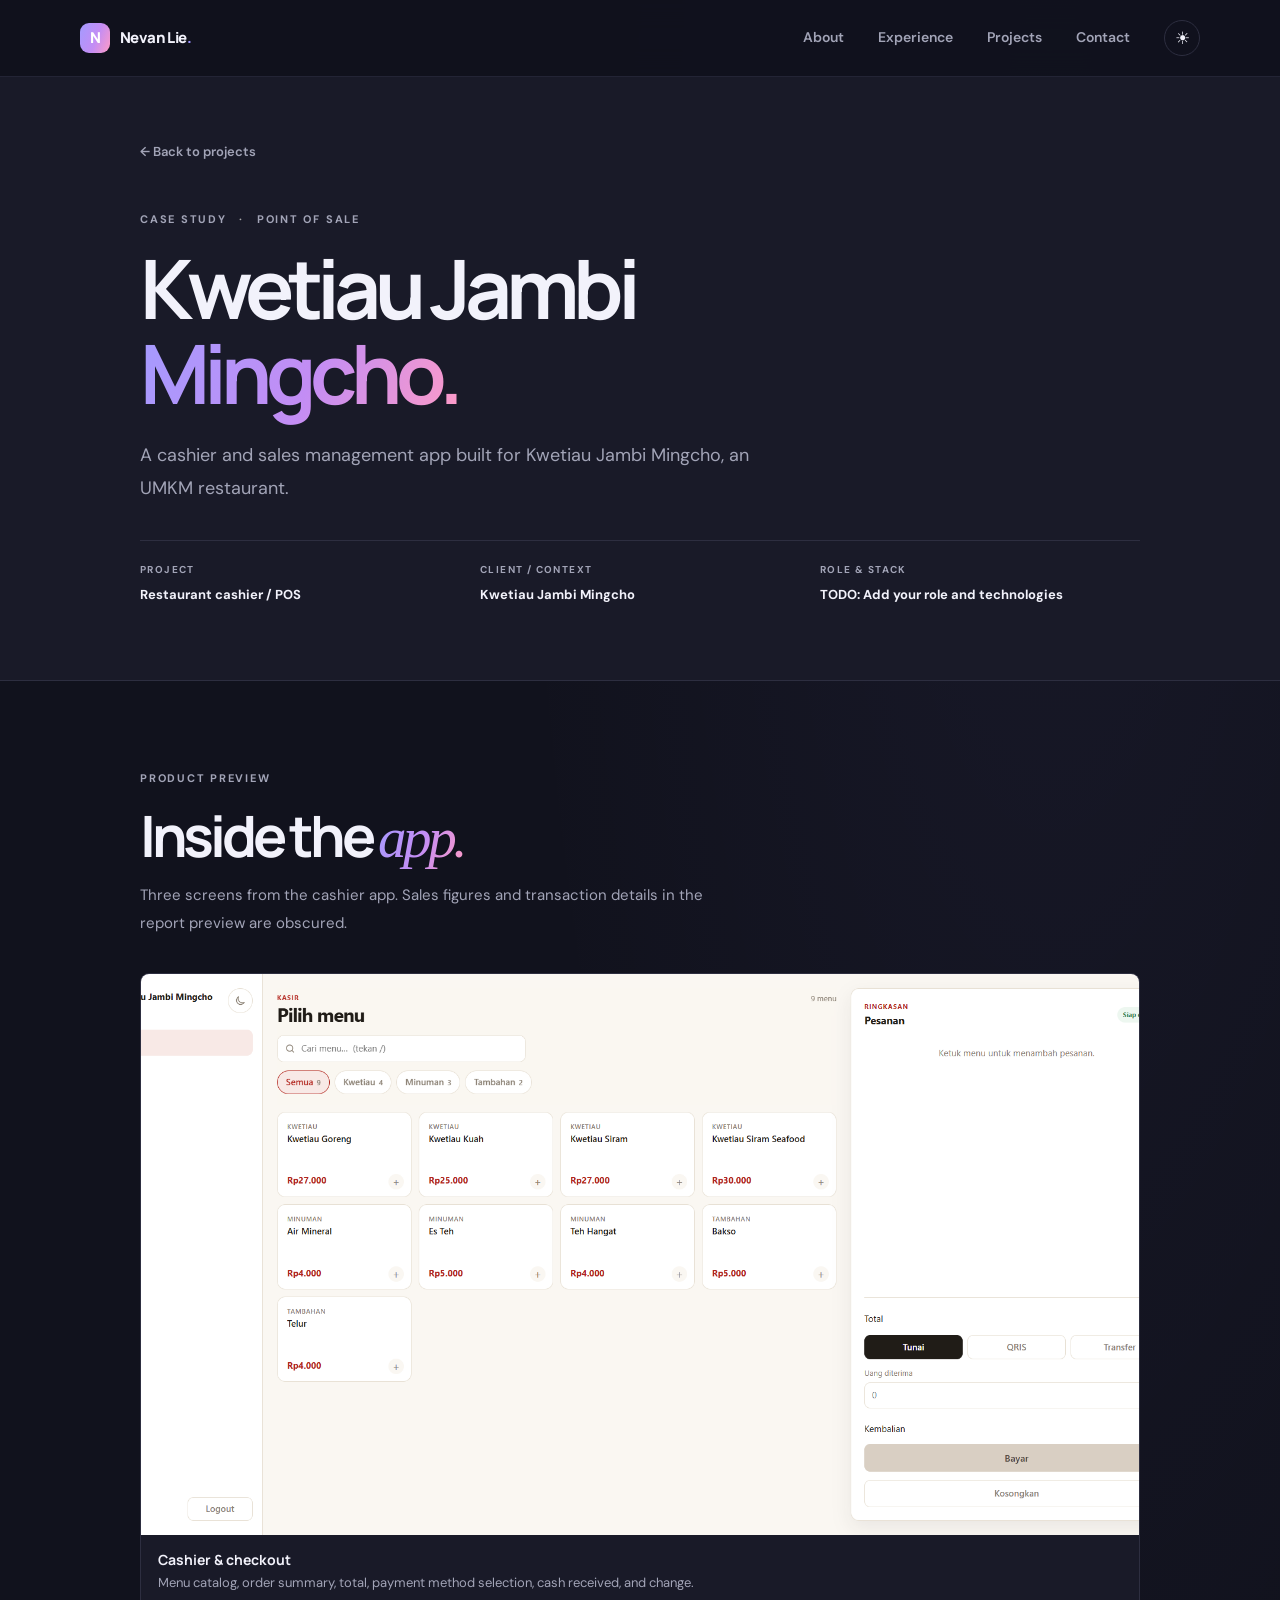
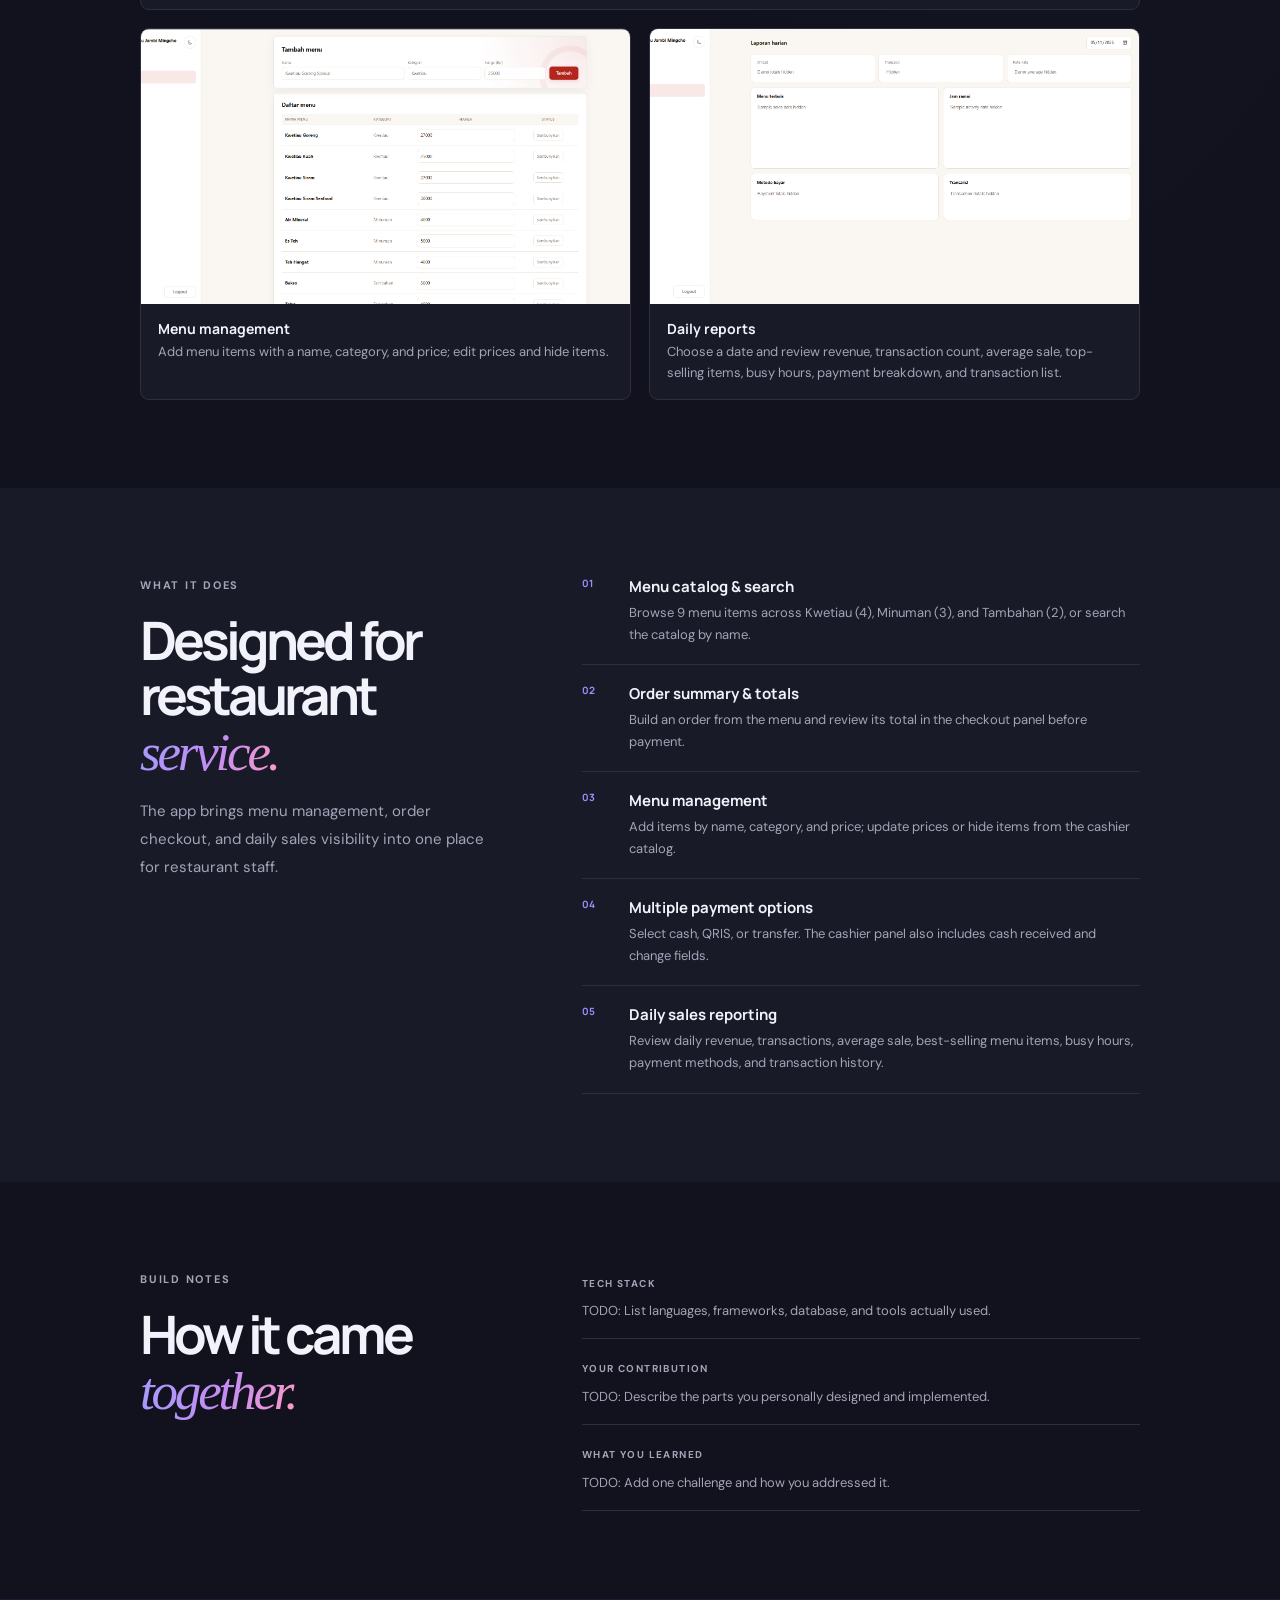
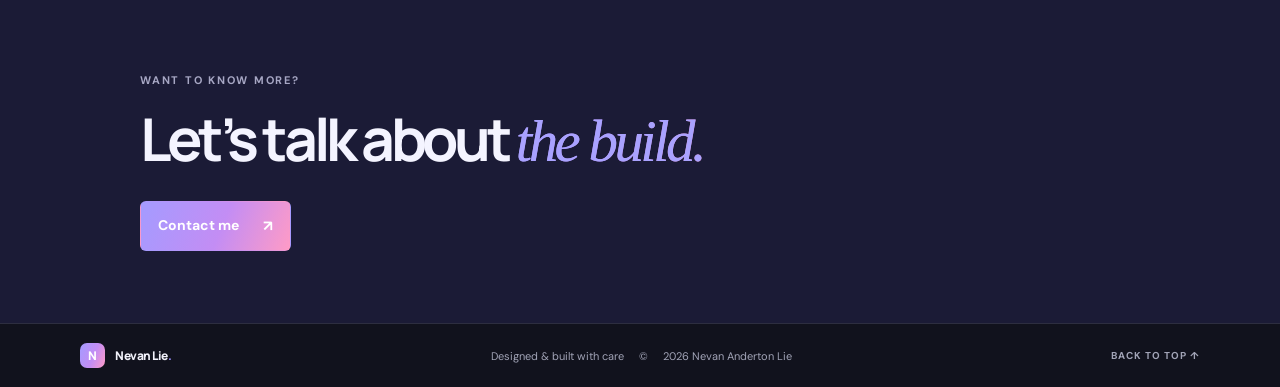
==== commit 6e176f11: "Unify portfolio background and scroll effects" ====
--- a/projects/kasir-mingcho.html
+++ b/projects/kasir-mingcho.html
@@ -4,7 +4,7 @@
   <meta charset="utf-8">
   <meta name="viewport" content="width=device-width, initial-scale=1">
   <meta name="description" content="A case study of the Kwetiau Jambi Mingcho UMKM restaurant cashier system by Nevan Anderton Lie.">
-  <meta name="theme-color" content="#f7f8fc">
+  <meta name="theme-color" content="#11121d">
   <meta property="og:type" content="article">
   <meta property="og:title" content="Kwetiau Jambi Mingcho POS — Nevan Anderton Lie">
   <meta property="og:description" content="A restaurant cashier system project for Kwetiau Jambi Mingcho.">
@@ -13,11 +13,11 @@
   <link rel="preconnect" href="https://fonts.googleapis.com">
   <link rel="preconnect" href="https://fonts.gstatic.com" crossorigin>
   <link href="https://fonts.googleapis.com/css2?family=DM+Sans:wght@400;500;600;700&family=Manrope:wght@400;500;600;700;800&display=swap" rel="stylesheet">
-  <link rel="stylesheet" href="../css/style.css?v=gradient-3">
-  <link rel="stylesheet" href="../css/project.css?v=gradient-3">
-  <script src="../js/script.js?v=gradient-3" defer></script>
+  <link rel="stylesheet" href="../css/style.css?v=ambient-flow-6">
+  <link rel="stylesheet" href="../css/project.css?v=ambient-flow-6">
+  <script src="../js/script.js?v=ambient-flow-6" defer></script>
 </head>
-<body>
+<body class="dark">
   <a class="skip-link" href="#main">Skip to content</a>
   <header class="site-header"><nav class="nav wrap" aria-label="Main navigation">
     <a class="brand" href="../index.html#home" aria-label="Nevan Anderton Lie home"><span class="brand-mark">N</span><span>Nevan Lie<span class="brand-dot">.</span></span></a>
--- a/css/style.css
+++ b/css/style.css
@@ -105,3 +105,49 @@
 .button-primary,.brand-mark{background:var(--accent-gradient);border-color:transparent}
 .portrait-card{background:linear-gradient(145deg,#d5d3ff 0%,#aaa0f2 42%,#cf91d2 72%,#f0a5bb 100%)}
 .hero-light{background:radial-gradient(ellipse 40% 44% at var(--light-x,50%) var(--light-y,48%),rgba(127,112,255,.52) 0%,rgba(166,104,235,.3) 30%,rgba(238,115,180,.16) 56%,transparent 76%),radial-gradient(ellipse 30% 34% at 50% 52%,rgba(112,175,255,.16),transparent 80%)}
+
+/* One continuous canvas with slow ambient color drift across page sections */
+body{position:relative;isolation:isolate;--ambient-scroll:0}
+body::before{position:fixed;z-index:-1;inset:-16vh -10vw;content:"";pointer-events:none;transform:translate3d(0,calc(var(--ambient-scroll)*-56px),0);background:radial-gradient(ellipse at 12% 14%,rgba(105,91,239,.17),transparent 38%),radial-gradient(ellipse at 84% 25%,rgba(221,101,180,.13),transparent 34%),radial-gradient(ellipse at 57% 86%,rgba(88,160,236,.11),transparent 39%);background-size:150% 150%;background-position:0% 0%;animation:ambient-drift 32s ease-in-out infinite alternate}
+.about-section,.skills-section,.experience-section,.projects-section,.education-section{background:transparent}
+.contact-section{background:transparent;color:var(--ink)}
+.contact-section .eyebrow{color:var(--muted)}
+.contact-section .contact-top>p:not(.eyebrow){color:var(--muted)}
+.contact-email{color:var(--ink);border-bottom-color:var(--line)}
+.contact-email span{color:var(--accent)}
+.contact-bottom{color:var(--muted);border-top-color:var(--line)}
+.social-links a{color:var(--muted)}
+.social-links a:hover{color:var(--accent)}
+.contact-section::before{opacity:.55}
+.footer{background:transparent;border-top:1px solid var(--line)}
+@keyframes ambient-drift{0%{background-position:0% 0%}50%{background-position:60% 25%}100%{background-position:100% 75%}}
+@media(prefers-reduced-motion:reduce){body::before{animation:none!important;transform:none!important}}
+
+/* Shared ambient canvas: tweak these theme colors, blur, and durations to tune the mood. */
+:root{--ambient-violet:rgba(81,70,229,.10);--ambient-rose:rgba(216,95,166,.075);--ambient-blue:rgba(72,144,220,.06);--ambient-blur:72px;--ambient-speed:32s;--ambient-speed-slow:37s;--ambient-speed-fast:29s;--glass-surface:rgba(255,255,255,.82)}
+body.dark{--ambient-violet:rgba(132,111,255,.22);--ambient-rose:rgba(220,103,177,.15);--ambient-blue:rgba(79,154,230,.12);--glass-surface:rgba(25,26,40,.84)}
+body{isolation:isolate;--scroll-progress:0;--parallax-near:0px;--parallax-mid:0px;--parallax-far:0px}
+body::before{content:none}
+.ambient-background{position:fixed;z-index:-1;inset:0;overflow:hidden;pointer-events:none;isolation:isolate;background:var(--bg)}
+.ambient-parallax{position:absolute;inset:-18% -12%;transform:translate3d(0,var(--parallax-near),0)}
+.ambient-parallax--mid{transform:translate3d(0,var(--parallax-mid),0)}
+.ambient-parallax--far{transform:translate3d(0,var(--parallax-far),0)}
+.ambient-blob{position:absolute;display:block;width:min(60vw,780px);aspect-ratio:1;border-radius:50%;filter:blur(var(--ambient-blur));opacity:.9;will-change:transform;animation:ambient-blob-drift var(--ambient-speed) ease-in-out infinite alternate}
+.ambient-blob--violet{left:-10%;top:0;background:radial-gradient(circle,var(--ambient-violet) 0%,transparent 68%)}
+.ambient-blob--rose{right:-3%;top:11%;width:min(50vw,650px);background:radial-gradient(circle,var(--ambient-rose) 0%,transparent 68%);animation-duration:var(--ambient-speed-slow);animation-delay:-11s}
+.ambient-blob--blue{left:25%;bottom:-42%;width:min(54vw,700px);background:radial-gradient(circle,var(--ambient-blue) 0%,transparent 68%);animation-duration:var(--ambient-speed-fast);animation-delay:-17s}
+.ambient-grain{position:absolute;inset:0;opacity:.035;background-image:radial-gradient(rgba(120,120,150,.68) .55px,transparent .8px),radial-gradient(rgba(120,120,150,.45) .45px,transparent .8px);background-size:5px 5px,7px 7px;background-position:0 0,2px 3px}
+.about-section,.skills-section,.experience-section,.projects-section,.education-section,.contact-section,.footer{background:transparent}
+.skill-group,.project-card{background:var(--glass-surface);backdrop-filter:blur(18px);-webkit-backdrop-filter:blur(18px);border-color:color-mix(in srgb,var(--line) 82%,transparent)}
+.scroll-progress{position:fixed;z-index:20;top:0;left:0;width:100%;height:3px;pointer-events:none;background:transparent}
+.scroll-progress span{display:block;width:100%;height:100%;transform:scaleX(0);transform-origin:left center;background:var(--accent-gradient);box-shadow:0 0 12px color-mix(in srgb,var(--accent) 48%,transparent)}
+.nav-links>a{position:relative}
+.nav-links>a::after{position:absolute;right:0;bottom:-7px;left:0;height:1px;content:"";background:var(--accent-gradient);transform:scaleX(0);transform-origin:left;transition:transform .22s ease}
+.nav-links>a:hover::after,.nav-links>a[aria-current=location]::after{transform:scaleX(1)}
+.nav-links>a[aria-current=location]{color:var(--accent)}
+.reveal{--reveal-delay:0ms;transform:translate3d(0,20px,0);transition-delay:var(--reveal-delay)}
+.reveal-from-side{transform:translate3d(18px,8px,0)}
+.reveal.visible{transform:translate3d(0,0,0)}
+@keyframes ambient-blob-drift{0%{transform:translate3d(-2.5%,1.5%,0) scale(.96)}50%{transform:translate3d(1.5%,-2%,0) scale(1.035)}100%{transform:translate3d(3%,2.5%,0) scale(1)}}
+@media(max-width:700px){:root{--ambient-blur:42px;--ambient-speed:38s;--ambient-speed-slow:42s;--ambient-speed-fast:34s}.ambient-blob{opacity:.68;will-change:auto}.ambient-grain{opacity:.02}.skill-group,.project-card{backdrop-filter:none;-webkit-backdrop-filter:none;background:var(--surface)}}
+@media(prefers-reduced-motion:reduce){.ambient-blob{animation:none!important;will-change:auto}.ambient-parallax{transform:none!important}.reveal,.reveal-from-side{transform:none!important;transition:none!important}.scroll-progress span{transition:none!important}}
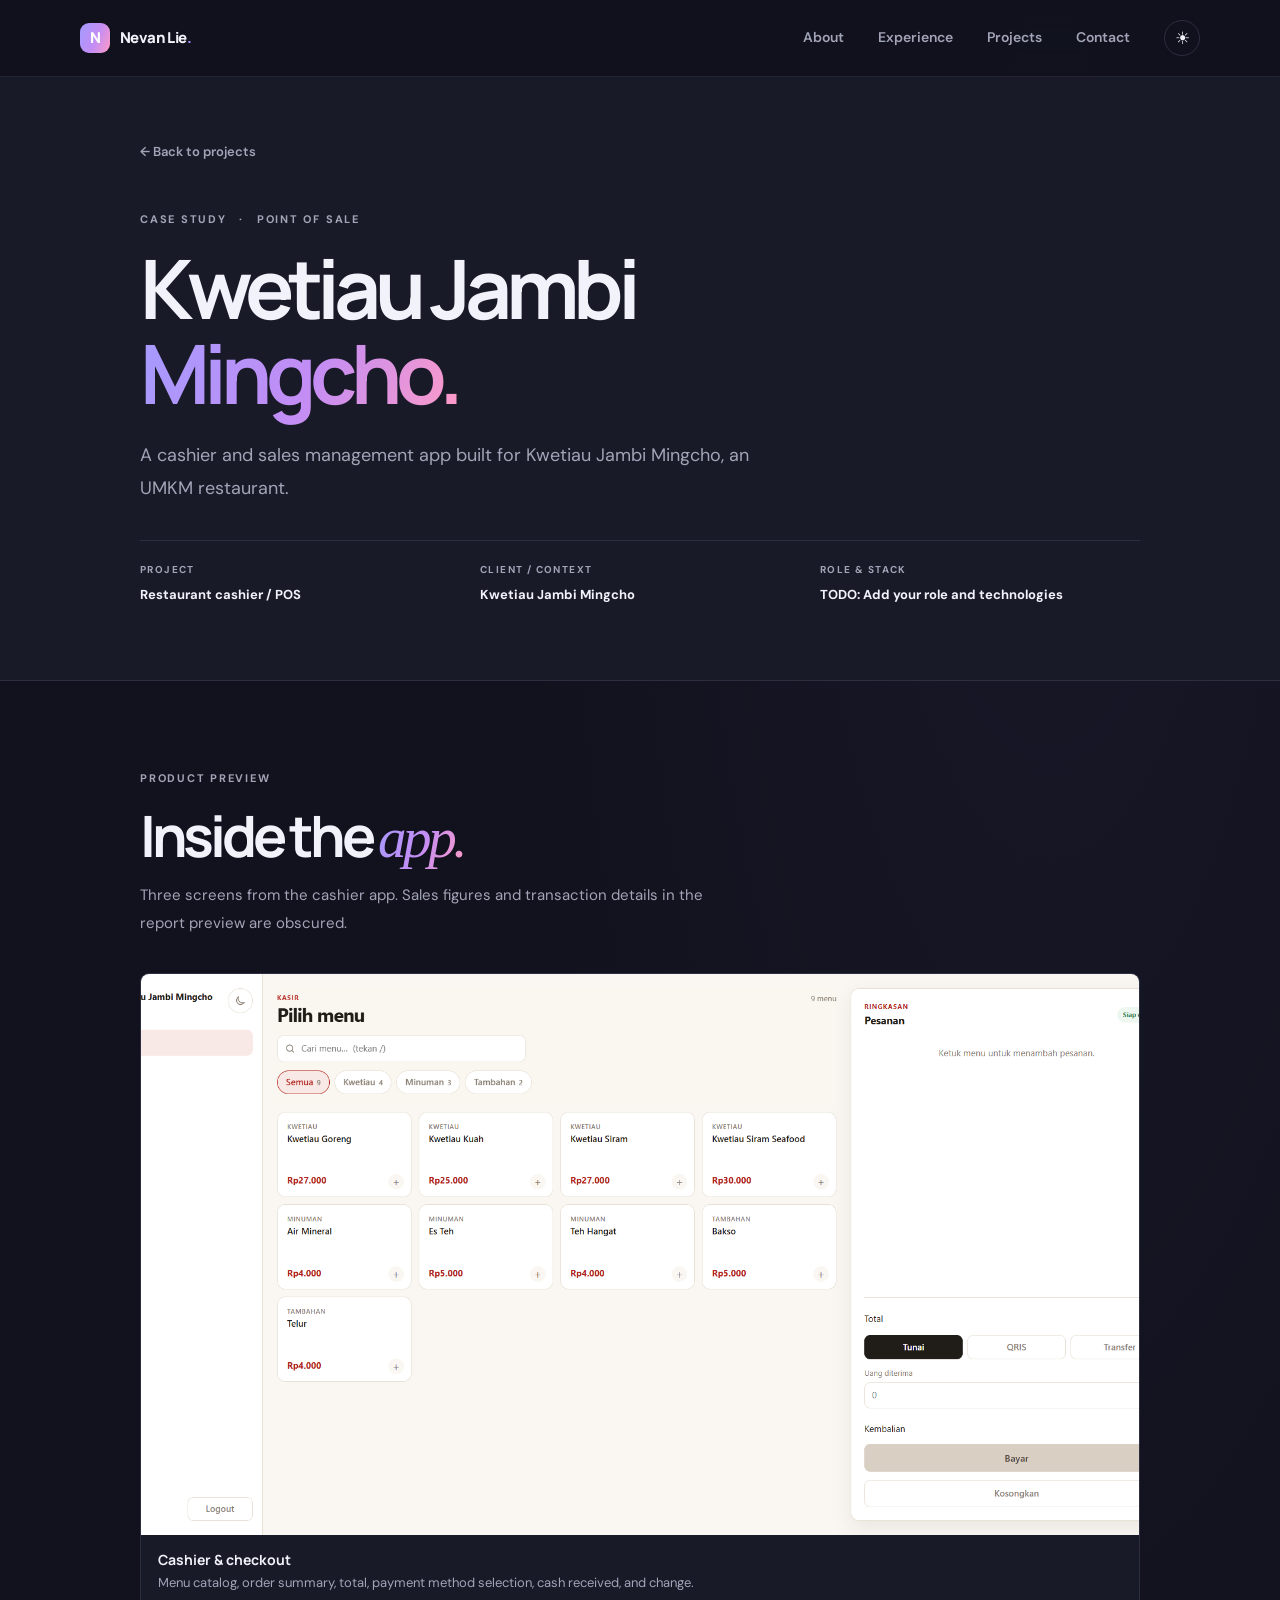
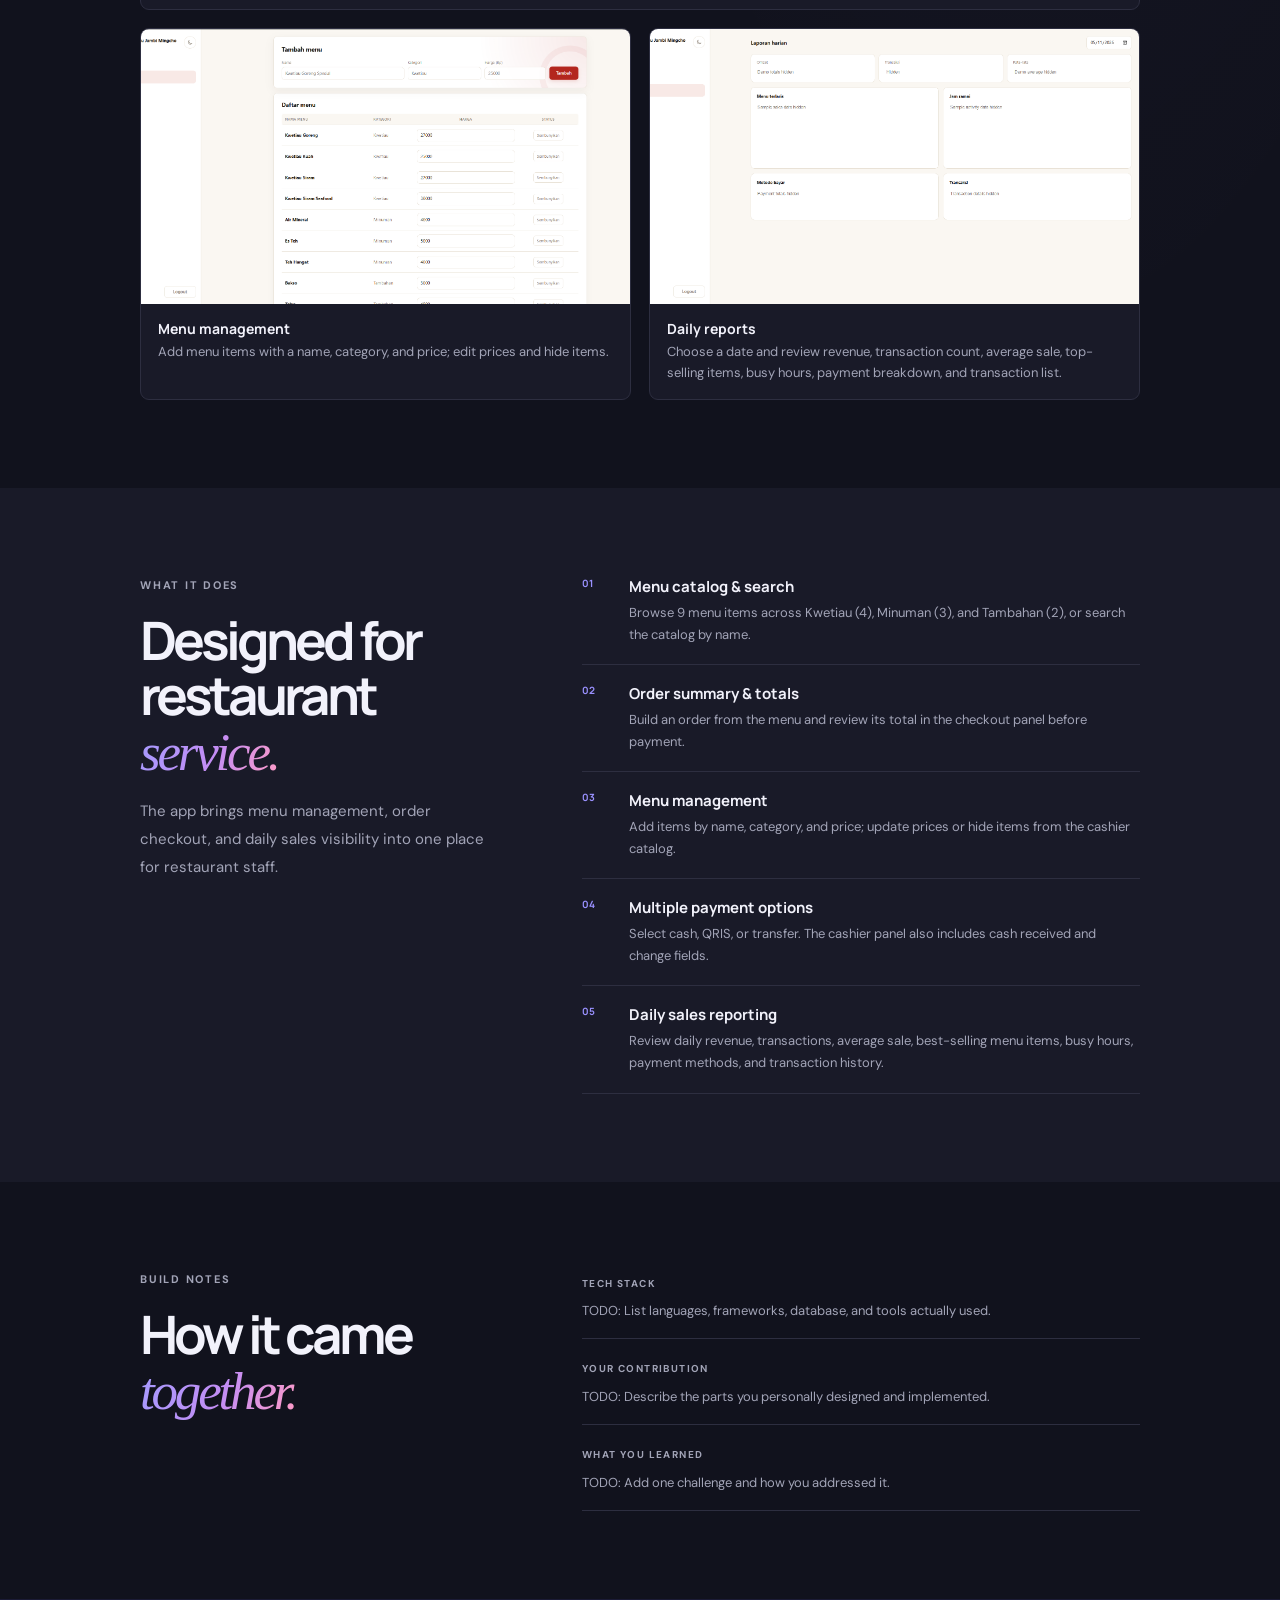
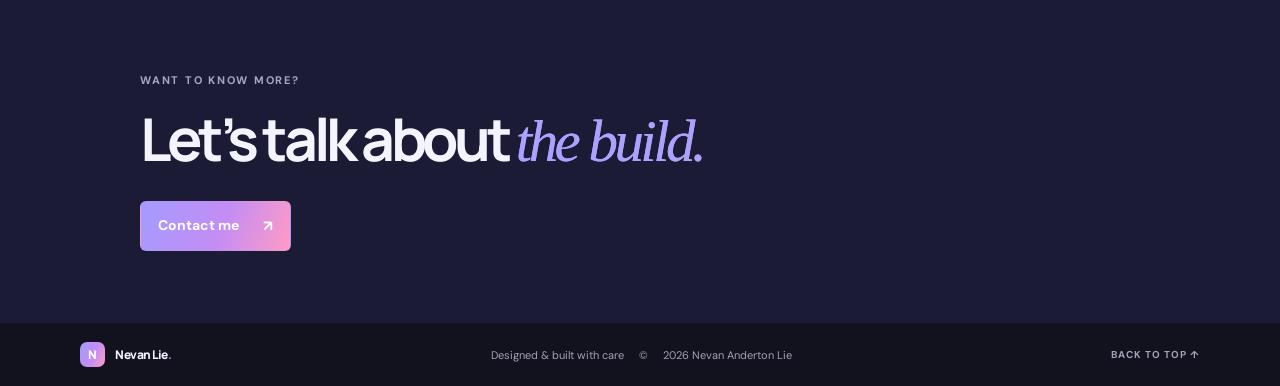
==== commit 2efbf6fd: "Add scroll-reactive ambient contour background" ====
--- a/projects/kasir-mingcho.html
+++ b/projects/kasir-mingcho.html
@@ -13,9 +13,9 @@
   <link rel="preconnect" href="https://fonts.googleapis.com">
   <link rel="preconnect" href="https://fonts.gstatic.com" crossorigin>
   <link href="https://fonts.googleapis.com/css2?family=DM+Sans:wght@400;500;600;700&family=Manrope:wght@400;500;600;700;800&display=swap" rel="stylesheet">
-  <link rel="stylesheet" href="../css/style.css?v=ambient-flow-6">
+  <link rel="stylesheet" href="../css/style.css?v=ambient-flow-12">
   <link rel="stylesheet" href="../css/project.css?v=ambient-flow-6">
-  <script src="../js/script.js?v=ambient-flow-6" defer></script>
+  <script src="../js/script.js?v=ambient-flow-10" defer></script>
 </head>
 <body class="dark">
   <a class="skip-link" href="#main">Skip to content</a>
--- a/css/style.css
+++ b/css/style.css
@@ -124,20 +124,29 @@
 @media(prefers-reduced-motion:reduce){body::before{animation:none!important;transform:none!important}}
 
 /* Shared ambient canvas: tweak these theme colors, blur, and durations to tune the mood. */
-:root{--ambient-violet:rgba(81,70,229,.10);--ambient-rose:rgba(216,95,166,.075);--ambient-blue:rgba(72,144,220,.06);--ambient-blur:72px;--ambient-speed:32s;--ambient-speed-slow:37s;--ambient-speed-fast:29s;--glass-surface:rgba(255,255,255,.82)}
-body.dark{--ambient-violet:rgba(132,111,255,.22);--ambient-rose:rgba(220,103,177,.15);--ambient-blue:rgba(79,154,230,.12);--glass-surface:rgba(25,26,40,.84)}
-body{isolation:isolate;--scroll-progress:0;--parallax-near:0px;--parallax-mid:0px;--parallax-far:0px}
+:root{--ambient-primary-opacity:.12;--ambient-secondary-opacity:.06;--ambient-tertiary-opacity:.03;--ambient-blob-lightness:88%;--ambient-cursor-opacity:.22;--ambient-cursor-lightness:98%;--ambient-line-opacity:.18;--ambient-line-lightness:98%;--ambient-grid-color:rgba(63,72,130,.025);--ambient-blur:72px;--ambient-speed:32s;--ambient-speed-slow:37s;--ambient-speed-fast:29s;--glass-surface:rgba(255,255,255,.82)}
+body.dark{--ambient-primary-opacity:.16;--ambient-secondary-opacity:.10;--ambient-tertiary-opacity:.07;--ambient-blob-lightness:50%;--ambient-cursor-opacity:.25;--ambient-cursor-lightness:15%;--ambient-line-opacity:.25;--ambient-line-lightness:15%;--ambient-grid-color:rgba(184,186,236,.035);--glass-surface:rgba(25,26,40,.84)}
+body{isolation:isolate;--scroll-progress:0;--scroll-hue:212;--parallax-near:0px;--parallax-mid:0px;--parallax-far:0px;--parallax-lines:0px}
 body::before{content:none}
-.ambient-background{position:fixed;z-index:-1;inset:0;overflow:hidden;pointer-events:none;isolation:isolate;background:var(--bg)}
+.ambient-background{position:fixed;z-index:0;inset:0;overflow:hidden;pointer-events:none;isolation:isolate;background:var(--bg)}
+.ambient-background::after{position:absolute;inset:0;content:"";opacity:.7;background-image:linear-gradient(var(--ambient-grid-color) 1px,transparent 1px),linear-gradient(90deg,var(--ambient-grid-color) 1px,transparent 1px);background-size:72px 72px;mask-image:radial-gradient(ellipse at center,black 0%,transparent 82%)}
+main,.footer{position:relative;z-index:1}
 .ambient-parallax{position:absolute;inset:-18% -12%;transform:translate3d(0,var(--parallax-near),0)}
 .ambient-parallax--mid{transform:translate3d(0,var(--parallax-mid),0)}
 .ambient-parallax--far{transform:translate3d(0,var(--parallax-far),0)}
+.ambient-strokes{position:absolute;inset:-8% -5%;width:110%;height:116%;overflow:visible;fill:none;stroke:hsl(var(--scroll-hue,212) 78% var(--ambient-line-lightness) / var(--ambient-line-opacity));stroke-width:1;vector-effect:non-scaling-stroke;transform:translate3d(0,var(--parallax-lines),0);opacity:.72}
+.ambient-strokes path:nth-child(2){opacity:.72}
+.ambient-strokes path:nth-child(3){opacity:.48}
 .ambient-blob{position:absolute;display:block;width:min(60vw,780px);aspect-ratio:1;border-radius:50%;filter:blur(var(--ambient-blur));opacity:.9;will-change:transform;animation:ambient-blob-drift var(--ambient-speed) ease-in-out infinite alternate}
-.ambient-blob--violet{left:-10%;top:0;background:radial-gradient(circle,var(--ambient-violet) 0%,transparent 68%)}
-.ambient-blob--rose{right:-3%;top:11%;width:min(50vw,650px);background:radial-gradient(circle,var(--ambient-rose) 0%,transparent 68%);animation-duration:var(--ambient-speed-slow);animation-delay:-11s}
-.ambient-blob--blue{left:25%;bottom:-42%;width:min(54vw,700px);background:radial-gradient(circle,var(--ambient-blue) 0%,transparent 68%);animation-duration:var(--ambient-speed-fast);animation-delay:-17s}
+.ambient-blob--violet{left:-10%;top:0;background:radial-gradient(circle,hsl(var(--scroll-hue,212) 82% var(--ambient-blob-lightness) / var(--ambient-primary-opacity)) 0%,transparent 68%)}
+.ambient-blob--rose{right:-3%;top:11%;width:min(50vw,650px);background:radial-gradient(circle,hsl(calc(var(--scroll-hue,212) + 112) 78% calc(var(--ambient-blob-lightness) - 2%) / var(--ambient-secondary-opacity)) 0%,transparent 68%);animation-duration:var(--ambient-speed-slow);animation-delay:-11s}
+.ambient-blob--blue{left:25%;bottom:-42%;width:min(54vw,700px);background:radial-gradient(circle,hsl(calc(var(--scroll-hue,212) + 42) 75% calc(var(--ambient-blob-lightness) - 1%) / var(--ambient-tertiary-opacity)) 0%,transparent 68%);animation-duration:var(--ambient-speed-fast);animation-delay:-17s}
+.ambient-cursor-glow{position:absolute;top:0;left:0;width:min(40vw,560px);aspect-ratio:1;border-radius:50%;opacity:0;filter:blur(34px);background:radial-gradient(circle,hsl(var(--scroll-hue,212) 82% var(--ambient-cursor-lightness) / var(--ambient-cursor-opacity)) 0%,transparent 68%);transform:translate3d(calc(var(--cursor-x,50vw) - 50%),calc(var(--cursor-y,50vh) - 50%),0);transition:transform .5s cubic-bezier(.22,1,.36,1),opacity .35s ease}
+.ambient-cursor-glow.is-active{opacity:1}
 .ambient-grain{position:absolute;inset:0;opacity:.035;background-image:radial-gradient(rgba(120,120,150,.68) .55px,transparent .8px),radial-gradient(rgba(120,120,150,.45) .45px,transparent .8px);background-size:5px 5px,7px 7px;background-position:0 0,2px 3px}
 .about-section,.skills-section,.experience-section,.projects-section,.education-section,.contact-section,.footer{background:transparent}
+.hero::before,.contact-section::before{content:none}
+.footer{border-top:0}
 .skill-group,.project-card{background:var(--glass-surface);backdrop-filter:blur(18px);-webkit-backdrop-filter:blur(18px);border-color:color-mix(in srgb,var(--line) 82%,transparent)}
 .scroll-progress{position:fixed;z-index:20;top:0;left:0;width:100%;height:3px;pointer-events:none;background:transparent}
 .scroll-progress span{display:block;width:100%;height:100%;transform:scaleX(0);transform-origin:left center;background:var(--accent-gradient);box-shadow:0 0 12px color-mix(in srgb,var(--accent) 48%,transparent)}
@@ -149,5 +158,7 @@
 .reveal-from-side{transform:translate3d(18px,8px,0)}
 .reveal.visible{transform:translate3d(0,0,0)}
 @keyframes ambient-blob-drift{0%{transform:translate3d(-2.5%,1.5%,0) scale(.96)}50%{transform:translate3d(1.5%,-2%,0) scale(1.035)}100%{transform:translate3d(3%,2.5%,0) scale(1)}}
-@media(max-width:700px){:root{--ambient-blur:42px;--ambient-speed:38s;--ambient-speed-slow:42s;--ambient-speed-fast:34s}.ambient-blob{opacity:.68;will-change:auto}.ambient-grain{opacity:.02}.skill-group,.project-card{backdrop-filter:none;-webkit-backdrop-filter:none;background:var(--surface)}}
-@media(prefers-reduced-motion:reduce){.ambient-blob{animation:none!important;will-change:auto}.ambient-parallax{transform:none!important}.reveal,.reveal-from-side{transform:none!important;transition:none!important}.scroll-progress span{transition:none!important}}
+@media(max-width:700px){:root{--ambient-blur:42px;--ambient-speed:38s;--ambient-speed-slow:42s;--ambient-speed-fast:34s}.ambient-blob{opacity:.68;will-change:auto}.ambient-blob--blue,.ambient-cursor-glow{display:none}.ambient-strokes{opacity:.48}.ambient-strokes path:last-child{display:none}.ambient-background::after{opacity:.45}.ambient-grain{opacity:.02}.skill-group,.project-card{backdrop-filter:none;-webkit-backdrop-filter:none;background:var(--surface)}}
+@media(prefers-reduced-motion:reduce){.ambient-blob{animation:none!important;will-change:auto}.ambient-cursor-glow{display:none}.ambient-parallax,.ambient-strokes{transform:none!important}.reveal,.reveal-from-side{transform:none!important;transition:none!important}.scroll-progress span{transition:none!important}}
+/* Clip small visual overspill from parallax and hover transforms without disabling vertical scroll. */
+html{overflow-x:clip}
